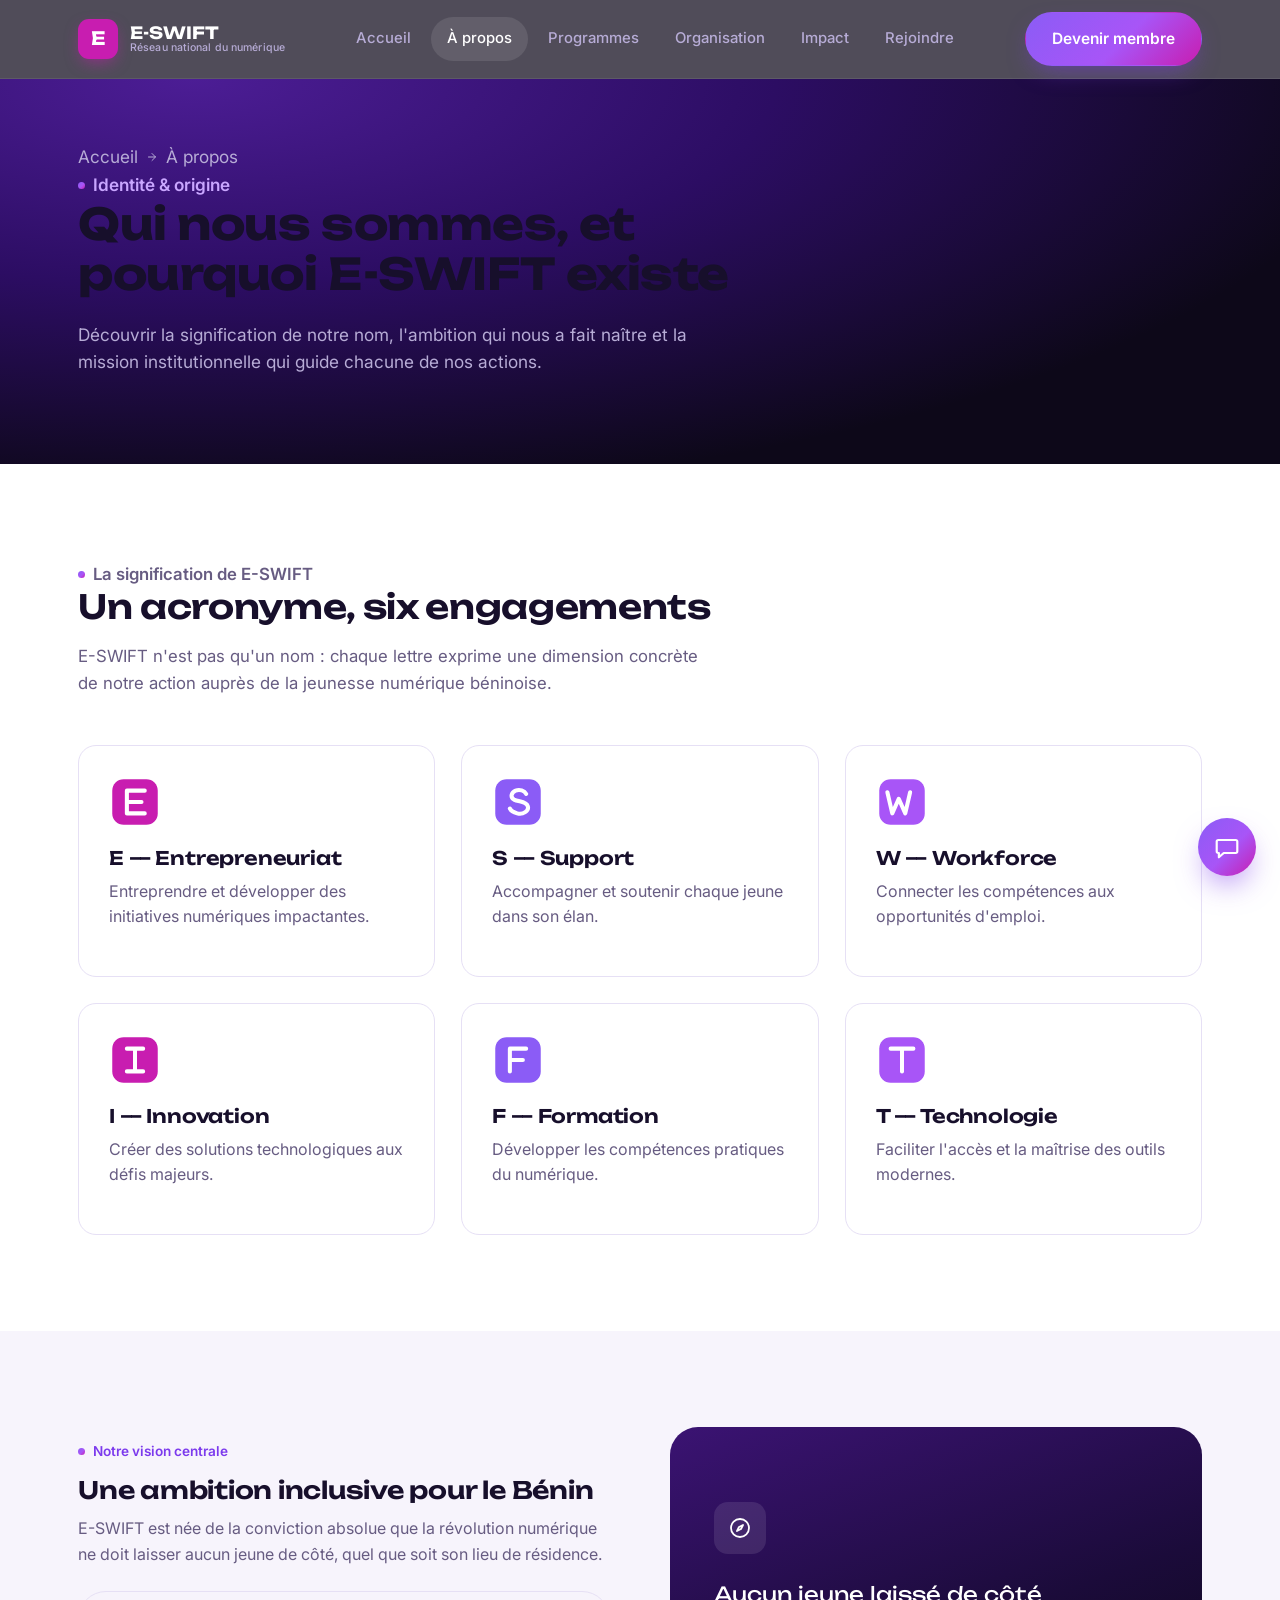
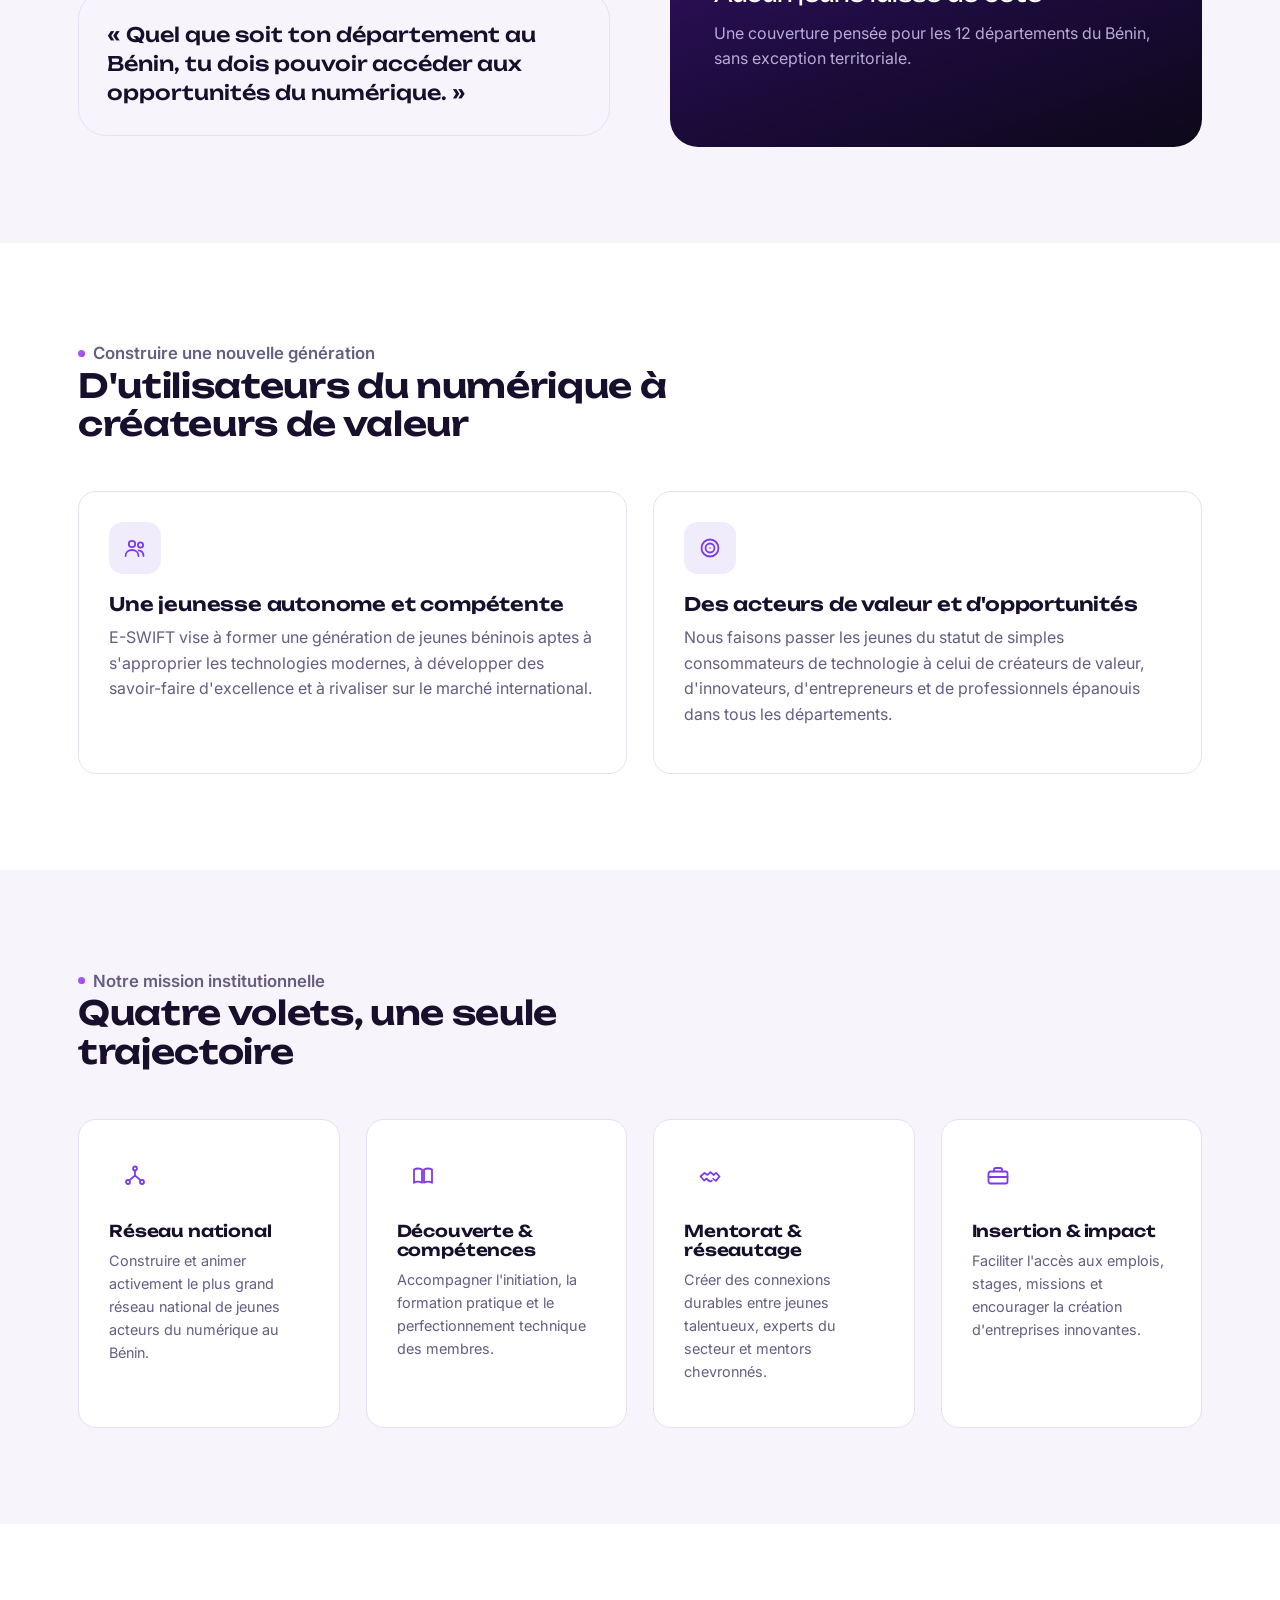
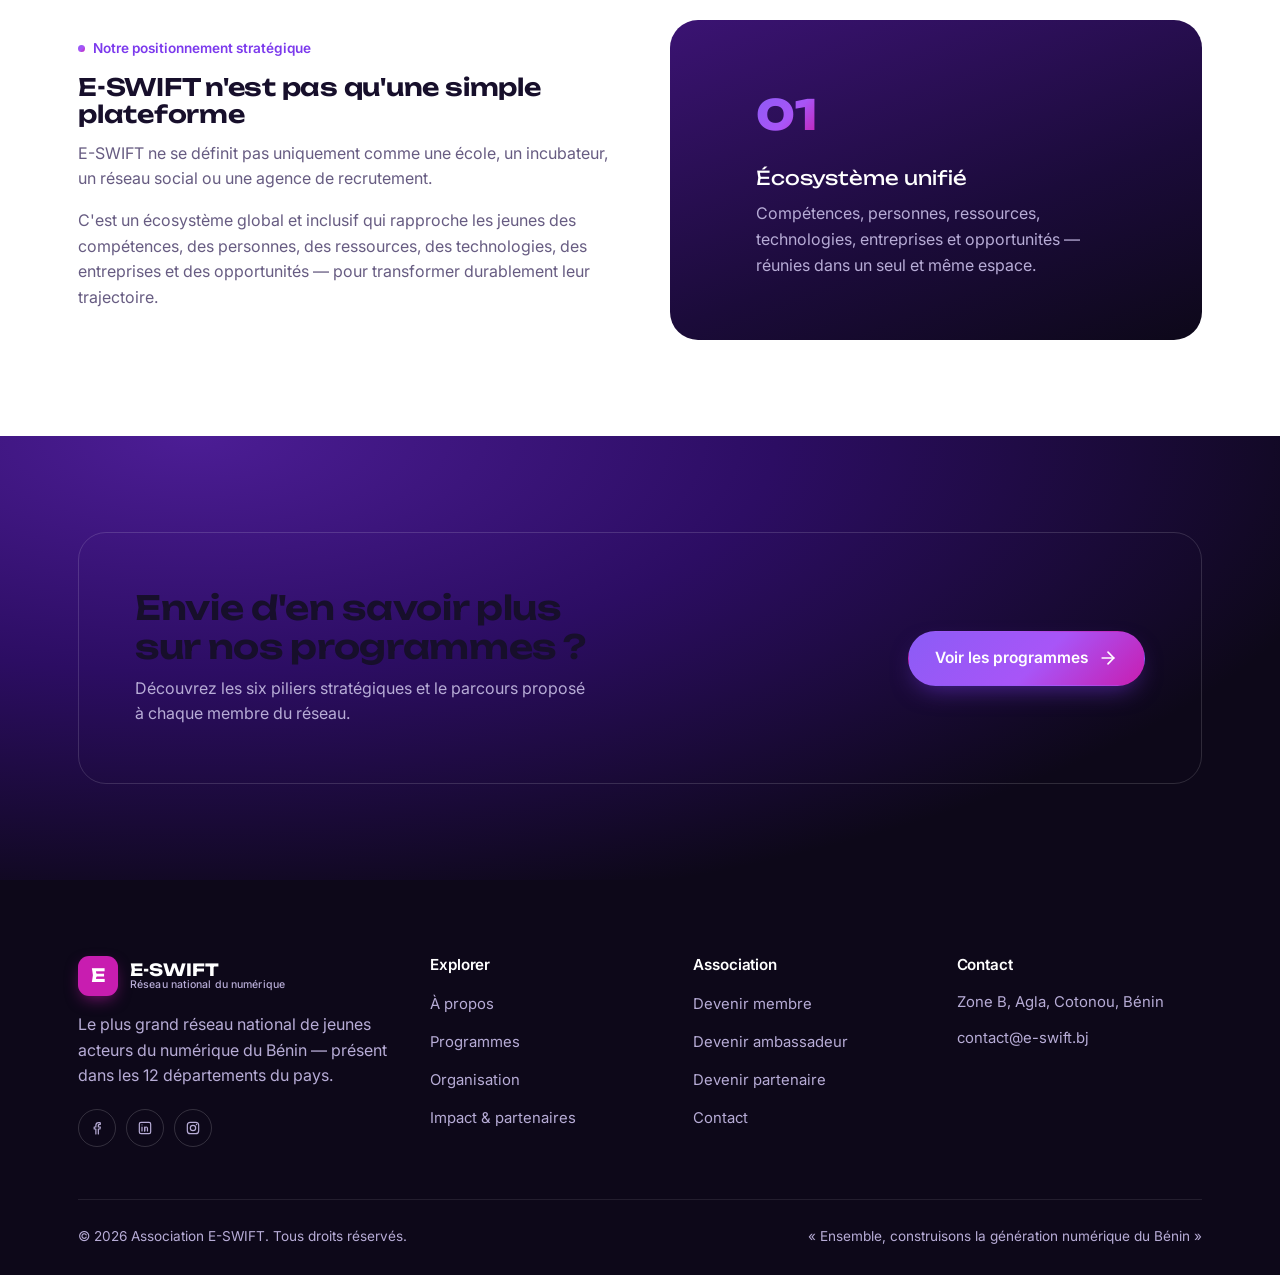
==== a-propos/index.html @ 9f59d53b "Corrections: footer, contraste, icones, URLs propres, hero, retour-haut, monogrammes E-S-W-I-F-T, wi" ====
<!DOCTYPE html>
<html lang="fr">
<head>
<meta charset="UTF-8">
<meta name="viewport" content="width=device-width, initial-scale=1.0">
<title>À propos — Identité, vision et mission d'E-SWIFT</title>
<meta name="description" content="Découvrez la signification du nom E-SWIFT, sa vision inclusive pour le Bénin et sa mission institutionnelle au service de la jeunesse numérique.">
<link rel="icon" href="data:image/svg+xml,<svg xmlns=%22http://www.w3.org/2000/svg%22 viewBox=%220 0 24 24%22><rect width=%2224%22 height=%2224%22 rx=%226%22 fill=%22%23C81DB0%22/><text x=%2212%22 y=%2217%22 font-size=%2214%22 font-family=%22Arial%22 font-weight=%22bold%22 fill=%22white%22 text-anchor=%22middle%22>E</text></svg>">
<link rel="stylesheet" href="/assets/css/styles.css">
<meta property="og:title" content="À propos — Identité, vision et mission d'E-SWIFT">
<meta property="og:description" content="Découvrez la signification du nom E-SWIFT, sa vision inclusive pour le Bénin et sa mission institutionnelle au service de la jeunesse numérique.">
<meta property="og:type" content="website">
</head>
<body>
<a href="#main" class="skip-link">Aller au contenu</a>
<header class="site-header">
  <div class="container">
    <a href="/" class="brand" aria-label="Association E-SWIFT — accueil">
      <span class="brand-mark">E</span>
      <span class="brand-word">E-SWIFT<span>Réseau national du numérique</span></span>
    </a>
    <nav class="nav-desktop" aria-label="Navigation principale">
      <a href="/">Accueil</a>
      <a href="/a-propos/" class="active">À propos</a>
      <a href="/programmes/">Programmes</a>
      <a href="/organisation/">Organisation</a>
      <a href="/impact/">Impact</a>
      <a href="/rejoindre/">Rejoindre</a>
    </nav>
    <div class="header-actions">
      <a href="/rejoindre/" class="btn btn-primary desktop-only">Devenir membre</a>
      <button class="nav-toggle" aria-label="Ouvrir le menu" aria-expanded="false">
        <svg viewBox="0 0 24 24" fill="none" stroke="currentColor" stroke-width="2" stroke-linecap="round"><line x1="4" y1="7" x2="20" y2="7"/><line x1="4" y1="12" x2="20" y2="12"/><line x1="4" y1="17" x2="20" y2="17"/></svg>
      </button>
    </div>
  </div>
  <nav class="nav-mobile" aria-label="Navigation mobile">
      <a href="/">Accueil</a>
      <a href="/a-propos/" class="active">À propos</a>
      <a href="/programmes/">Programmes</a>
      <a href="/organisation/">Organisation</a>
      <a href="/impact/">Impact</a>
      <a href="/rejoindre/">Rejoindre</a>
      <a href="/rejoindre/" class="btn btn-primary btn-block">Devenir membre</a>
  </nav>
</header>
<main id="main">

<section class="page-hero">
  <div class="container">
    <p class="page-hero-crumb"><a href="/">Accueil</a> <svg viewBox="0 0 24 24" fill="none" stroke="currentColor" stroke-width="2" stroke-linecap="round" stroke-linejoin="round"><line x1="5" y1="12" x2="19" y2="12"/><polyline points="12 5 19 12 12 19"/></svg> <span>À propos</span></p>
    <p class="eyebrow">Identité &amp; origine</p>
    <h1>Qui nous sommes, et pourquoi E-SWIFT existe</h1>
    <p>Découvrir la signification de notre nom, l'ambition qui nous a fait naître et la mission institutionnelle qui guide chacune de nos actions.</p>
  </div>
</section>

<section class="section-pad">
  <div class="container">
    <div class="section-head reveal">
      <p class="eyebrow">La signification de E-SWIFT</p>
      <h2>Un acronyme, six engagements</h2>
      <p>E-SWIFT n'est pas qu'un nom : chaque lettre exprime une dimension concrète de notre action auprès de la jeunesse numérique béninoise.</p>
    </div>
    <div class="grid grid-3">
      <div class="card reveal"><div class="icon-tile" style="background:transparent;padding:0;"><svg viewBox="0 0 64 64" fill="none" role="img" aria-label="Pictogramme lettre E"><rect x="4" y="4" width="56" height="56" rx="14" fill="#C81DB0"/><path d="M22 18h22M22 32h18M22 46h22M22 18v28" stroke="#fff" stroke-width="5" stroke-linecap="round"/></svg></div><h3>E — Entrepreneuriat</h3><p class="text-muted">Entreprendre et développer des initiatives numériques impactantes.</p></div>
      <div class="card reveal"><div class="icon-tile" style="background:transparent;padding:0;"><svg viewBox="0 0 64 64" fill="none" role="img" aria-label="Pictogramme lettre S"><rect x="4" y="4" width="56" height="56" rx="14" fill="#8B5CF6"/><path d="M42 22c-2-4-8-6-13-4s-7 8-2 11c6 3 15 2 17 8s-6 11-13 9-9-6-9-6" stroke="#fff" stroke-width="5" stroke-linecap="round" stroke-linejoin="round"/></svg></div><h3>S — Support</h3><p class="text-muted">Accompagner et soutenir chaque jeune dans son élan.</p></div>
      <div class="card reveal"><div class="icon-tile" style="background:transparent;padding:0;"><svg viewBox="0 0 64 64" fill="none" role="img" aria-label="Pictogramme lettre W"><rect x="4" y="4" width="56" height="56" rx="14" fill="#A855F7"/><path d="M14 20l6 26 8-18 8 18 6-26" stroke="#fff" stroke-width="5" stroke-linecap="round" stroke-linejoin="round"/></svg></div><h3>W — Workforce</h3><p class="text-muted">Connecter les compétences aux opportunités d'emploi.</p></div>
      <div class="card reveal"><div class="icon-tile" style="background:transparent;padding:0;"><svg viewBox="0 0 64 64" fill="none" role="img" aria-label="Pictogramme lettre I"><rect x="4" y="4" width="56" height="56" rx="14" fill="#C81DB0"/><path d="M22 18h20M22 46h20M32 18v28" stroke="#fff" stroke-width="5" stroke-linecap="round"/></svg></div><h3>I — Innovation</h3><p class="text-muted">Créer des solutions technologiques aux défis majeurs.</p></div>
      <div class="card reveal"><div class="icon-tile" style="background:transparent;padding:0;"><svg viewBox="0 0 64 64" fill="none" role="img" aria-label="Pictogramme lettre F"><rect x="4" y="4" width="56" height="56" rx="14" fill="#8B5CF6"/><path d="M22 46V18h20M22 32h16" stroke="#fff" stroke-width="5" stroke-linecap="round" stroke-linejoin="round"/></svg></div><h3>F — Formation</h3><p class="text-muted">Développer les compétences pratiques du numérique.</p></div>
      <div class="card reveal"><div class="icon-tile" style="background:transparent;padding:0;"><svg viewBox="0 0 64 64" fill="none" role="img" aria-label="Pictogramme lettre T"><rect x="4" y="4" width="56" height="56" rx="14" fill="#A855F7"/><path d="M18 18h28M32 18v28" stroke="#fff" stroke-width="5" stroke-linecap="round"/></svg></div><h3>T — Technologie</h3><p class="text-muted">Faciliter l'accès et la maîtrise des outils modernes.</p></div>
    </div>
  </div>
</section>

<section class="section-pad bg-tint">
  <div class="container">
    <div class="feature-row">
      <div class="reveal">
        <p class="eyebrow">Notre vision centrale</p>
        <h2>Une ambition inclusive pour le Bénin</h2>
        <p class="text-muted">E-SWIFT est née de la conviction absolue que la révolution numérique ne doit laisser aucun jeune de côté, quel que soit son lieu de résidence.</p>
        <div class="callout" style="padding:28px; margin-top:24px;">
          <blockquote>« Quel que soit ton département au Bénin, tu dois pouvoir accéder aux opportunités du numérique. »</blockquote>
        </div>
      </div>
      <div class="feature-visual reveal">
        <div style="text-align:left; color:#fff;">
          <div class="icon-tile" style="background:rgba(255,255,255,.1); color:#fff; margin-bottom:24px;"><svg viewBox="0 0 24 24" fill="none" stroke="currentColor" stroke-width="1.8" stroke-linecap="round" stroke-linejoin="round"><circle cx="12" cy="12" r="9"/><polygon points="15 9 13 13 9 15 11 11 15 9"/></svg></div>
          <p style="font-family:'Unbounded',sans-serif; font-size:1.3rem; margin-bottom:10px;">Aucun jeune laissé de côté</p>
          <p style="color:var(--text-on-dark-muted); margin:0;">Une couverture pensée pour les 12 départements du Bénin, sans exception territoriale.</p>
        </div>
      </div>
    </div>
  </div>
</section>

<section class="section-pad">
  <div class="container">
    <div class="section-head reveal">
      <p class="eyebrow">Construire une nouvelle génération</p>
      <h2>D'utilisateurs du numérique à créateurs de valeur</h2>
    </div>
    <div class="grid grid-2">
      <div class="card reveal">
        <div class="icon-tile" style="background:var(--paper-tint-2);color:var(--violet);"><svg viewBox="0 0 24 24" fill="none" stroke="currentColor" stroke-width="1.8" stroke-linecap="round" stroke-linejoin="round"><circle cx="9" cy="8" r="3.2"/><path d="M2.5 20c0-3.6 2.9-6 6.5-6s6.5 2.4 6.5 6"/><circle cx="17.5" cy="9" r="2.6"/><path d="M15.7 14.3c2.9.4 4.8 2.6 4.8 5.7"/></svg></div>
        <h3>Une jeunesse autonome et compétente</h3>
        <p class="text-muted">E-SWIFT vise à former une génération de jeunes béninois aptes à s'approprier les technologies modernes, à développer des savoir-faire d'excellence et à rivaliser sur le marché international.</p>
      </div>
      <div class="card reveal">
        <div class="icon-tile" style="background:var(--paper-tint-2);color:var(--violet);"><svg viewBox="0 0 24 24" fill="none" stroke="currentColor" stroke-width="1.8"><circle cx="12" cy="12" r="8.5"/><circle cx="12" cy="12" r="4.5"/><circle cx="12" cy="12" r=".8" fill="currentColor" stroke="none"/></svg></div>
        <h3>Des acteurs de valeur et d'opportunités</h3>
        <p class="text-muted">Nous faisons passer les jeunes du statut de simples consommateurs de technologie à celui de créateurs de valeur, d'innovateurs, d'entrepreneurs et de professionnels épanouis dans tous les départements.</p>
      </div>
    </div>
  </div>
</section>

<section class="section-pad bg-tint">
  <div class="container">
    <div class="section-head reveal">
      <p class="eyebrow">Notre mission institutionnelle</p>
      <h2>Quatre volets, une seule trajectoire</h2>
    </div>
    <div class="grid grid-4">
      <div class="card reveal"><div class="icon-tile" style="background:var(--paper);color:var(--violet);"><svg viewBox="0 0 24 24" fill="none" stroke="currentColor" stroke-width="1.8" stroke-linecap="round" stroke-linejoin="round"><circle cx="12" cy="4.5" r="2"/><circle cx="5" cy="18" r="2"/><circle cx="19" cy="18" r="2"/><path d="M12 6.5v5M12 11.5L6.3 16.4M12 11.5l5.7 4.9"/></svg></div><h3 style="font-size:1.02rem;">Réseau national</h3><p class="text-muted" style="font-size:.9rem;">Construire et animer activement le plus grand réseau national de jeunes acteurs du numérique au Bénin.</p></div>
      <div class="card reveal"><div class="icon-tile" style="background:var(--paper);color:var(--violet);"><svg viewBox="0 0 24 24" fill="none" stroke="currentColor" stroke-width="1.8" stroke-linecap="round" stroke-linejoin="round"><path d="M3 5.5c2.4-1.3 5.3-1.3 8 0v13.2c-2.7-1.3-5.6-1.3-8 0V5.5z"/><path d="M21 5.5c-2.4-1.3-5.3-1.3-8 0v13.2c2.7-1.3 5.6-1.3 8 0V5.5z"/></svg></div><h3 style="font-size:1.02rem;">Découverte &amp; compétences</h3><p class="text-muted" style="font-size:.9rem;">Accompagner l'initiation, la formation pratique et le perfectionnement technique des membres.</p></div>
      <div class="card reveal"><div class="icon-tile" style="background:var(--paper);color:var(--violet);"><svg viewBox="0 0 24 24" fill="none" stroke="currentColor" stroke-width="1.8" stroke-linecap="round" stroke-linejoin="round"><path d="M2.5 12.5l4-3.6 3 2 3-2.6 3.2 2.6M2.5 12.5l3.6 4 2.7-1.9M21.5 12.5l-3.4-3.6-2.6 2.2M21.5 12.5l-3.6 4.4-2.7-2"/><path d="M8.8 15l2.3 2c.7.6 1.8.6 2.4-.1l.3-.3"/></svg></div><h3 style="font-size:1.02rem;">Mentorat &amp; réseautage</h3><p class="text-muted" style="font-size:.9rem;">Créer des connexions durables entre jeunes talentueux, experts du secteur et mentors chevronnés.</p></div>
      <div class="card reveal"><div class="icon-tile" style="background:var(--paper);color:var(--violet);"><svg viewBox="0 0 24 24" fill="none" stroke="currentColor" stroke-width="1.8" stroke-linecap="round" stroke-linejoin="round"><rect x="2.5" y="7.5" width="19" height="12" rx="2"/><path d="M8 7.5V5.8A1.8 1.8 0 019.8 4h4.4A1.8 1.8 0 0116 5.8V7.5"/><line x1="2.5" y1="13" x2="21.5" y2="13"/></svg></div><h3 style="font-size:1.02rem;">Insertion &amp; impact</h3><p class="text-muted" style="font-size:.9rem;">Faciliter l'accès aux emplois, stages, missions et encourager la création d'entreprises innovantes.</p></div>
    </div>
  </div>
</section>

<section class="section-pad">
  <div class="container">
    <div class="feature-row reverse">
      <div class="feature-visual reveal">
        <div style="text-align:left; color:#fff;">
          <span style="font-family:'Unbounded',sans-serif; font-size:2.6rem; font-weight:800; background:var(--grad-brand); -webkit-background-clip:text; background-clip:text; color:transparent;">01</span>
          <p style="font-family:'Unbounded',sans-serif; font-size:1.2rem; margin:14px 0 8px;">Écosystème unifié</p>
          <p style="color:var(--text-on-dark-muted); margin:0; max-width:360px;">Compétences, personnes, ressources, technologies, entreprises et opportunités — réunies dans un seul et même espace.</p>
        </div>
      </div>
      <div class="reveal">
        <p class="eyebrow">Notre positionnement stratégique</p>
        <h2>E-SWIFT n'est pas qu'une simple plateforme</h2>
        <p class="text-muted">E-SWIFT ne se définit pas uniquement comme une école, un incubateur, un réseau social ou une agence de recrutement.</p>
        <p class="text-muted">C'est un écosystème global et inclusif qui rapproche les jeunes des compétences, des personnes, des ressources, des technologies, des entreprises et des opportunités — pour transformer durablement leur trajectoire.</p>
      </div>
    </div>
  </div>
</section>

<section class="section-pad bg-dark">
  <div class="container">
    <div class="cta-band reveal" style="background:transparent; border:1px solid rgba(255,255,255,.14); padding:56px;">
      <div>
        <h3>Envie d'en savoir plus sur nos programmes ?</h3>
        <p>Découvrez les six piliers stratégiques et le parcours proposé à chaque membre du réseau.</p>
      </div>
      <div class="cta-actions">
        <a href="/programmes/" class="btn btn-primary">Voir les programmes <svg viewBox="0 0 24 24" fill="none" stroke="currentColor" stroke-width="2" stroke-linecap="round" stroke-linejoin="round"><line x1="5" y1="12" x2="19" y2="12"/><polyline points="12 5 19 12 12 19"/></svg></a>
      </div>
    </div>
  </div>
</section>

</main>
<footer class="site-footer">
  <div class="container">
    <div class="footer-grid">
      <div class="footer-brand">
        <div class="brand">
          <span class="brand-mark">E</span>
          <span class="brand-word">E-SWIFT<span>Réseau national du numérique</span></span>
        </div>
        <p>Le plus grand réseau national de jeunes acteurs du numérique du Bénin — présent dans les 12 départements du pays.</p>
        <div class="footer-social">
          <a href="#" aria-label="Facebook"><svg viewBox="0 0 24 24" fill="none" stroke="currentColor" stroke-width="1.8" stroke-linecap="round" stroke-linejoin="round"><path d="M14 21v-7.5h2.5l.5-3H14V8.2c0-1 .3-1.7 1.8-1.7H17V4.1c-.3 0-1.3-.1-2.5-.1-2.5 0-4.2 1.5-4.2 4.3v2.2H7.8v3H10.3V21"/></svg></a>
          <a href="#" aria-label="LinkedIn"><svg viewBox="0 0 24 24" fill="none" stroke="currentColor" stroke-width="1.8" stroke-linecap="round" stroke-linejoin="round"><rect x="3.5" y="3.5" width="17" height="17" rx="2.5"/><line x1="7.5" y1="10.5" x2="7.5" y2="16.5"/><circle cx="7.5" cy="7.3" r=".2" fill="currentColor"/><path d="M11.5 16.5v-3.6c0-1.5.9-2.4 2.2-2.4s2 .9 2 2.4v3.6"/><line x1="11.5" y1="10.5" x2="11.5" y2="16.5"/></svg></a>
          <a href="#" aria-label="Instagram"><svg viewBox="0 0 24 24" fill="none" stroke="currentColor" stroke-width="1.8"><rect x="3.5" y="3.5" width="17" height="17" rx="4.5"/><circle cx="12" cy="12" r="4"/><circle cx="17.2" cy="6.8" r="1" fill="currentColor" stroke="none"/></svg></a>
        </div>
      </div>
      <div class="footer-col">
        <h4>Explorer</h4>
        <ul>
          <li><a href="/a-propos/">À propos</a></li>
          <li><a href="/programmes/">Programmes</a></li>
          <li><a href="/organisation/">Organisation</a></li>
          <li><a href="/impact/">Impact &amp; partenaires</a></li>
        </ul>
      </div>
      <div class="footer-col">
        <h4>Association</h4>
        <ul>
          <li><a href="/rejoindre/">Devenir membre</a></li>
          <li><a href="/rejoindre/#ambassadeur">Devenir ambassadeur</a></li>
          <li><a href="/rejoindre/#partenaires">Devenir partenaire</a></li>
          <li><a href="/rejoindre/#contact">Contact</a></li>
        </ul>
      </div>
      <div class="footer-col">
        <h4>Contact</h4>
        <ul>
          <li class="muted">Zone B, Agla, Cotonou, Bénin</li>
          <li class="muted">contact@e-swift.bj</li>
        </ul>
      </div>
    </div>
    <div class="footer-bottom">
      <span>© <span data-year></span> Association E-SWIFT. Tous droits réservés.</span>
      <span>« Ensemble, construisons la génération numérique du Bénin »</span>
    </div>
  </div>
</footer>
<button id="support-launcher" class="support-launcher" aria-label="Ouvrir l'assistant du site" aria-expanded="false">
  <svg viewBox="0 0 24 24" fill="none" stroke="currentColor" stroke-width="2" stroke-linecap="round" stroke-linejoin="round"><path d="M4 5.5h16a1.5 1.5 0 011.5 1.5v9a1.5 1.5 0 01-1.5 1.5H9l-4.5 4v-4H4A1.5 1.5 0 012.5 16V7A1.5 1.5 0 014 5.5z"/></svg>
</button>
<div id="support-panel" class="support-panel" role="dialog" aria-label="Assistant du site E-SWIFT">
  <div class="support-head">
    <span class="brand-mark">E</span>
    <div>
      <div class="support-head-title">Assistant E-SWIFT</div>
      <div class="support-head-sub">Propulsé par Claude · répond sur le site</div>
    </div>
    <button id="support-close" class="support-close" aria-label="Fermer l'assistant">
      <svg viewBox="0 0 24 24" fill="none" stroke="currentColor" stroke-width="2.4" stroke-linecap="round"><line x1="5" y1="5" x2="19" y2="19"/><line x1="19" y1="5" x2="5" y2="19"/></svg>
    </button>
  </div>
  <div id="support-body" class="support-body">
    <div class="support-msg bot">Bonjour ! Je suis l'assistant du site E-SWIFT. Posez-moi vos questions sur l'association, les programmes ou l'adhésion.</div>
  </div>
  <form id="support-form" class="support-foot">
    <input id="support-input" type="text" placeholder="Écrivez votre question…" autocomplete="off">
    <button type="submit" class="support-send" aria-label="Envoyer">
      <svg viewBox="0 0 24 24" fill="none" stroke="currentColor" stroke-width="2.2" stroke-linecap="round" stroke-linejoin="round"><line x1="4" y1="12" x2="20" y2="12"/><polyline points="14 6 20 12 14 18"/></svg>
    </button>
  </form>
</div>
<script src="/assets/js/main.js"></script>
</body>
</html>
---- assets/css/styles.css ----
/* ===================================================================
   ASSOCIATION E-SWIFT — Design system
   Palette dérivée de l'identité existante (dégradé violet/pourpre des
   supports officiels + magenta du logo). Typo : Unbounded (display)
   + Inter (texte courant).
=================================================================== */

@import url('https://fonts.googleapis.com/css2?family=Unbounded:wght@500;600;700;800&family=Inter:wght@400;500;600;700;800&display=swap');

:root{
  /* Brand */
  --ink:            #0D0819;
  --ink-soft:       #150E29;
  --ink-line:       #2A2145;
  --violet:         #7C3AED;
  --violet-2:       #8B5CF6;
  --purple:         #A855F7;
  --magenta:        #C81DB0;

  /* Surfaces */
  --paper:          #FFFFFF;
  --paper-tint:     #F7F4FC;
  --paper-tint-2:   #F1ECFB;
  --line:           #E6E0F5;

  /* Text */
  --text:           #170F2B;
  --text-muted:     #675C82;
  --text-on-dark:   #F3EFFC;
  --text-on-dark-muted: #B7ACD6;

  /* Gradients */
  --grad-brand: linear-gradient(135deg, var(--violet-2) 0%, var(--purple) 55%, var(--magenta) 100%);
  --grad-dark:  radial-gradient(120% 140% at 15% 0%, #4C1D95 0%, #2C0D63 38%, #0D0819 78%);
  --grad-dark-2: linear-gradient(160deg, #3B1373 0%, #1B0B3A 60%, #0D0819 100%);

  /* Shape / motion */
  --radius-s: 10px;
  --radius-m: 18px;
  --radius-l: 28px;
  --ease: cubic-bezier(.22,.61,.36,1);

  --container: 1180px;
}

*, *::before, *::after{ box-sizing: border-box; }
html{ scroll-behavior: smooth; }

@media (prefers-reduced-motion: reduce){
  html{ scroll-behavior: auto; }
  *, *::before, *::after{ animation-duration: 0.001ms !important; animation-iteration-count: 1 !important; transition-duration: 0.001ms !important; }
}

body{
  margin: 0;
  font-family: 'Inter', -apple-system, BlinkMacSystemFont, 'Segoe UI', sans-serif;
  color: var(--text);
  background: var(--paper);
  line-height: 1.6;
  -webkit-font-smoothing: antialiased;
}

h1,h2,h3,h4{
  font-family: 'Unbounded', 'Inter', sans-serif;
  line-height: 1.15;
  margin: 0 0 .5em;
  letter-spacing: -0.01em;
  color: var(--text);
}
h1{ font-weight: 700; }
h2{ font-weight: 600; }
h3{ font-weight: 600; }

p{ margin: 0 0 1em; }
a{ color: inherit; text-decoration: none; }
img{ max-width: 100%; display: block; }
svg{ max-width: 100%; }
ul{ margin:0; padding:0; list-style:none; }
button{ font-family: inherit; }

.container{
  width: 100%;
  max-width: var(--container);
  margin: 0 auto;
  padding: 0 28px;
}

::selection{ background: var(--purple); color: #fff; }

:focus-visible{
  outline: 2px solid var(--violet-2);
  outline-offset: 3px;
  border-radius: 4px;
}

/* ---------- Type scale ---------- */
.eyebrow{
  display: inline-flex;
  align-items: center;
  gap: 8px;
  font-family: 'Inter', sans-serif;
  font-weight: 600;
  font-size: .85rem;
  color: var(--violet);
  margin-bottom: 14px;
}
.eyebrow::before{
  content: "";
  width: 7px; height: 7px;
  border-radius: 50%;
  background: var(--grad-brand);
  flex: none;
}

.section-head{
  max-width: 640px;
  margin-bottom: 48px;
}
.section-head.center{ margin-left: auto; margin-right: auto; text-align: center; }
.section-head h2{ font-size: clamp(1.8rem, 2.6vw, 2.5rem); }
.section-head p{ color: var(--text-muted); font-size: 1.05rem; margin: 0; }

.section-head.on-dark h2{ color: var(--text-on-dark); }
.section-head.on-dark p{ color: var(--text-on-dark-muted); }
.section-head.on-dark .eyebrow{ color: #C9A6FF; }

section{ position: relative; }
.section-pad{ padding: 96px 0; }
@media (max-width: 720px){ .section-pad{ padding: 64px 0; } }

.bg-tint{ background: var(--paper-tint); }
.bg-dark{ background: var(--grad-dark); color: var(--text-on-dark); }
.bg-dark2{ background: var(--grad-dark-2); color: var(--text-on-dark); }

/* ---------- Buttons ---------- */
.btn{
  display: inline-flex;
  align-items: center;
  justify-content: center;
  gap: 10px;
  padding: 14px 26px;
  border-radius: 999px;
  font-weight: 600;
  font-size: .97rem;
  border: 1px solid transparent;
  cursor: pointer;
  transition: transform .25s var(--ease), box-shadow .25s var(--ease), background .25s var(--ease), color .25s var(--ease), border-color .25s var(--ease);
  white-space: nowrap;
}
.btn-primary{
  background: var(--grad-brand);
  color: #fff;
  box-shadow: 0 10px 24px -8px rgba(124,58,237,.55);
}
.btn-primary:hover{ transform: translateY(-2px); box-shadow: 0 14px 30px -8px rgba(124,58,237,.65); }

.btn-ghost{
  background: transparent;
  color: var(--text);
  border-color: var(--line);
}
.btn-ghost:hover{ border-color: var(--violet-2); color: var(--violet); }

.btn-on-dark{
  background: rgba(255,255,255,.08);
  color: var(--text-on-dark);
  border-color: rgba(255,255,255,.22);
  backdrop-filter: blur(6px);
}
.btn-on-dark:hover{ background: rgba(255,255,255,.16); border-color: rgba(255,255,255,.4); }

.btn-block{ width: 100%; }
.btn svg{ width: 16px; height: 16px; flex: none; }

/* Filet de sécurité global : toute icône SVG non explicitement dimensionnée
   ailleurs reste petite plutôt que de s'étirer à pleine largeur. */
svg:not([width]){ width: 20px; height: 20px; }

/* =========================================================
   HEADER
========================================================= */
.site-header{
  position: sticky;
  top: 0;
  z-index: 100;
  background: rgba(13,8,25,.72);
  backdrop-filter: blur(14px) saturate(140%);
  border-bottom: 1px solid rgba(255,255,255,.08);
}
.site-header .container{
  display: flex;
  align-items: center;
  justify-content: space-between;
  height: 78px;
}

.brand{
  display: flex;
  align-items: center;
  gap: 12px;
}
.brand-mark{
  width: 40px; height: 40px;
  border-radius: 11px;
  background: var(--magenta);
  color: #fff;
  display: grid;
  place-items: center;
  font-family: 'Unbounded', sans-serif;
  font-weight: 700;
  font-size: 1.15rem;
  flex: none;
  box-shadow: 0 6px 16px -4px rgba(200,29,176,.6);
}
.brand-word{
  font-family: 'Unbounded', sans-serif;
  font-weight: 700;
  font-size: 1.05rem;
  color: #fff;
  line-height: 1.1;
}
.brand-word span{
  display: block;
  font-family: 'Inter', sans-serif;
  font-weight: 500;
  font-size: .66rem;
  color: var(--text-on-dark-muted);
  letter-spacing: .01em;
}

.nav-desktop{
  display: flex;
  align-items: center;
  gap: 4px;
}
.nav-desktop a{
  padding: 10px 16px;
  border-radius: 999px;
  font-size: .93rem;
  font-weight: 500;
  color: var(--text-on-dark-muted);
  transition: background .2s var(--ease), color .2s var(--ease);
}
.nav-desktop a:hover{ color: #fff; background: rgba(255,255,255,.08); }
.nav-desktop a.active{ color: #fff; background: rgba(255,255,255,.1); }

.header-actions{ display: flex; align-items: center; gap: 10px; }

.nav-toggle{
  display: none;
  width: 44px; height: 44px;
  border-radius: 10px;
  border: 1px solid rgba(255,255,255,.2);
  background: rgba(255,255,255,.06);
  color: #fff;
  align-items: center;
  justify-content: center;
  cursor: pointer;
}
.nav-toggle svg{ width: 20px; height: 20px; }

.nav-mobile{
  display: none;
  flex-direction: column;
  gap: 2px;
  padding: 10px 28px 22px;
  background: var(--ink);
  border-bottom: 1px solid rgba(255,255,255,.08);
}
.nav-mobile a{
  padding: 13px 6px;
  font-size: 1rem;
  color: var(--text-on-dark-muted);
  border-bottom: 1px solid rgba(255,255,255,.06);
}
.nav-mobile a.active, .nav-mobile a:hover{ color: #fff; }
.nav-mobile .btn{ margin-top: 14px; }

body.nav-open .nav-mobile{ display: flex; }

@media (max-width: 940px){
  .nav-desktop{ display: none; }
  .header-actions .btn-primary.desktop-only{ display: none; }
  .nav-toggle{ display: inline-flex; }
}

/* =========================================================
   FOOTER
========================================================= */
.site-footer{
  background: var(--ink);
  color: var(--text-on-dark-muted);
  padding: 76px 0 28px;
}
.footer-grid{
  display: grid;
  grid-template-columns: 1.4fr 1fr 1fr 1.1fr;
  gap: 40px;
  padding-bottom: 52px;
  border-bottom: 1px solid rgba(255,255,255,.09);
}
.footer-brand p{ color: var(--text-on-dark-muted); max-width: 320px; margin-top: 16px; }
.footer-social{ display: flex; gap: 10px; margin-top: 20px; }
.footer-social a{
  width: 38px; height: 38px;
  border-radius: 50%;
  border: 1px solid rgba(255,255,255,.16);
  display: grid; place-items: center;
  transition: background .2s var(--ease), border-color .2s var(--ease);
}
.footer-social a:hover{ background: rgba(255,255,255,.1); border-color: rgba(255,255,255,.3); }
.footer-social svg{ width: 16px; height: 16px; }

.footer-col h4{
  color: #fff;
  font-family: 'Inter', sans-serif;
  font-weight: 600;
  font-size: .95rem;
  margin-bottom: 18px;
}
.footer-col ul{ display: flex; flex-direction: column; gap: 12px; }
.footer-col a{ font-size: .93rem; transition: color .2s; }
.footer-col a:hover{ color: #fff; }
.footer-col li.muted{ font-size: .93rem; }

.footer-bottom{
  display: flex;
  justify-content: space-between;
  align-items: center;
  flex-wrap: wrap;
  gap: 12px;
  padding-top: 26px;
  font-size: .85rem;
}

@media (max-width: 860px){
  .footer-grid{ grid-template-columns: 1fr 1fr; }
}
@media (max-width: 560px){
  .footer-grid{ grid-template-columns: 1fr; gap: 32px; }
}

/* =========================================================
   HERO
========================================================= */
.hero{
  background: var(--grad-dark);
  color: var(--text-on-dark);
  padding: 76px 0 0;
  overflow: hidden;
  position: relative;
}
.hero::after{
  content:"";
  position:absolute; inset:auto 0 0 0; height: 140px;
  background: linear-gradient(180deg, transparent, var(--ink) 90%);
  pointer-events:none;
}
.hero-inner{
  display: grid;
  grid-template-columns: 1.05fr .95fr;
  gap: 56px;
  align-items: center;
  padding-bottom: 76px;
  position: relative;
  z-index: 1;
}
.hero-kicker{
  display: inline-flex;
  align-items: center;
  gap: 9px;
  padding: 8px 16px 8px 8px;
  border-radius: 999px;
  background: rgba(255,255,255,.08);
  border: 1px solid rgba(255,255,255,.16);
  font-size: .85rem;
  font-weight: 500;
  margin-bottom: 26px;
}
.hero-kicker b{
  background: var(--grad-brand);
  color: #fff;
  border-radius: 999px;
  padding: 3px 11px;
  font-family:'Unbounded',sans-serif;
  font-size: .72rem;
}
.hero h1{
  font-size: clamp(2rem, 3.2vw, 3rem);
  margin-bottom: 22px;
  color: #fff;
}
.hero h1 em{
  font-style: normal;
  background: linear-gradient(135deg, #C9A6FF 0%, #E896E0 100%);
  -webkit-background-clip: text;
  background-clip: text;
  color: transparent;
}
.hero-lede{
  font-size: 1.15rem;
  color: var(--text-on-dark-muted);
  max-width: 520px;
  margin-bottom: 34px;
}
.hero-cta{ display: flex; gap: 14px; flex-wrap: wrap; margin-bottom: 40px; }
@media (max-width: 620px){
  .hero-cta, .cta-actions{ flex-direction: column; align-items: stretch; }
  .hero-cta .btn, .cta-actions .btn{ width: 100%; }
}
.hero-quote{
  font-size: 1rem;
  padding-left: 18px;
  border-left: 2px solid var(--purple);
  color: var(--text-on-dark-muted);
  max-width: 480px;
}
.hero-quote strong{ color: #fff; font-weight: 500; }

.hero-panel{
  position: relative;
  background: rgba(255,255,255,.05);
  border: 1px solid rgba(255,255,255,.14);
  border-radius: var(--radius-l);
  padding: 30px;
  backdrop-filter: blur(10px);
}
.hero-panel-title{
  font-size: .82rem;
  color: var(--text-on-dark-muted);
  margin-bottom: 22px;
}
.hero-stats{
  display: grid;
  grid-template-columns: 1fr 1fr;
  gap: 18px;
}
.hero-stat{
  background: rgba(255,255,255,.04);
  border: 1px solid rgba(255,255,255,.09);
  border-radius: var(--radius-m);
  padding: 20px 18px;
}
.hero-stat b{
  display: block;
  font-family:'Unbounded',sans-serif;
  font-size: 1.7rem;
  background: var(--grad-brand);
  -webkit-background-clip: text; background-clip: text; color: transparent;
}
.hero-stat span{ font-size: .82rem; color: var(--text-on-dark-muted); }
.hero-panel-foot{
  margin-top: 20px;
  padding-top: 18px;
  border-top: 1px solid rgba(255,255,255,.1);
  font-size: .85rem;
  color: var(--text-on-dark-muted);
  display:flex; align-items:center; gap:10px;
}
.hero-panel-foot svg{ width: 18px; height: 18px; flex: none; color: #C9A6FF; }

@media (max-width: 940px){
  .hero-inner{ grid-template-columns: 1fr; }
}

/* Page hero (inner pages) — shorter */
.page-hero{
  background: var(--grad-dark);
  color: var(--text-on-dark);
  padding: 64px 0 88px;
}
.page-hero .eyebrow{ color: #C9A6FF; }
.page-hero h1{ font-size: clamp(2.1rem, 3.4vw, 3rem); max-width: 780px; }
.page-hero p{ color: var(--text-on-dark-muted); font-size: 1.08rem; max-width: 620px; margin:0; }
.page-hero-crumb{ font-size: .85rem; color: var(--text-on-dark-muted); margin-bottom: 18px; display:flex; gap:8px; align-items:center; }
.page-hero-crumb a:hover{ color:#fff; }
.page-hero-crumb svg{ width: 12px; height: 12px; flex: none; }

/* =========================================================
   CARDS / GRIDS
========================================================= */
.grid{ display: grid; gap: 26px; }
.grid-2{ grid-template-columns: 1fr 1fr; }
.grid-3{ grid-template-columns: repeat(3, 1fr); }
.grid-4{ grid-template-columns: repeat(4, 1fr); }
@media (max-width: 940px){ .grid-3{ grid-template-columns: 1fr 1fr; } .grid-4{ grid-template-columns: 1fr 1fr; } }
@media (max-width: 620px){ .grid-2, .grid-3, .grid-4{ grid-template-columns: 1fr; } }

.card{
  background: var(--paper);
  border: 1px solid var(--line);
  border-radius: var(--radius-m);
  padding: 30px;
  transition: transform .25s var(--ease), box-shadow .25s var(--ease), border-color .25s var(--ease);
}
.card:hover{ transform: translateY(-4px); box-shadow: 0 20px 40px -20px rgba(76,29,149,.28); border-color: #d9cdf5; }

/* Sécurité de contraste : toute carte posée sur un fond sombre doit forcer un texte clair */
.bg-dark .card, .bg-dark2 .card, .hero .card, .page-hero .card{
  color: var(--text-on-dark);
}
.bg-dark .card h3, .bg-dark2 .card h3, .hero .card h3, .page-hero .card h3,
.bg-dark .card h4, .bg-dark2 .card h4, .hero .card h4, .page-hero .card h4{
  color: #fff;
}
.bg-dark .card p, .bg-dark2 .card p, .hero .card p, .page-hero .card p,
.bg-dark .card .text-muted, .bg-dark2 .card .text-muted{
  color: var(--text-on-dark-muted);
}

.icon-tile{
  width: 52px; height: 52px;
  border-radius: 14px;
  display: grid; place-items: center;
  margin-bottom: 20px;
  flex: none;
  overflow: hidden;
}
.icon-tile svg{ width: 24px; height: 24px; }
.icon-tile svg[aria-label^="Pictogramme lettre"]{ width: 52px; height: 52px; }

/* Pillar letter blocks (E S W I F T) */
.pillars-grid{
  display: grid;
  grid-template-columns: repeat(3, 1fr);
  gap: 22px;
}
@media (max-width: 860px){ .pillars-grid{ grid-template-columns: 1fr 1fr; } }
@media (max-width: 560px){ .pillars-grid{ grid-template-columns: 1fr; } }

.pillar-card{
  background: var(--paper);
  border: 1px solid var(--line);
  border-radius: var(--radius-m);
  padding: 32px 28px;
  position: relative;
  overflow: hidden;
  transition: transform .25s var(--ease), box-shadow .25s var(--ease);
}
.pillar-card:hover{ transform: translateY(-4px); box-shadow: 0 24px 44px -22px rgba(76,29,149,.3); }
.pillar-letter{
  font-family:'Unbounded',sans-serif;
  font-weight: 800;
  font-size: 3.4rem;
  line-height: 1;
  color: transparent;
  -webkit-text-stroke: 1.6px var(--violet-2);
  opacity: .9;
  position: absolute;
  top: 18px; right: 22px;
  user-select: none;
}
.pillar-card h3{ font-size: 1.15rem; max-width: 75%; margin-bottom: 10px; }
.pillar-card p{ color: var(--text-muted); font-size: .95rem; margin: 0; max-width: 88%; }
.pillar-tag{
  display:inline-block;
  font-size: .74rem;
  font-weight: 700;
  color: var(--violet);
  background: var(--paper-tint-2);
  padding: 4px 10px;
  border-radius: 999px;
  margin-bottom: 14px;
}

/* Numbered steps (journey / roadmap) */
.steps{
  display: grid;
  grid-template-columns: repeat(4, 1fr);
  gap: 22px;
}
@media (max-width: 940px){ .steps{ grid-template-columns: 1fr 1fr; } }
@media (max-width: 560px){ .steps{ grid-template-columns: 1fr; } }
.step{
  position: relative;
  padding: 26px 22px 22px;
  border-radius: var(--radius-m);
  background: var(--paper-tint);
  border: 1px solid var(--line);
}
.step-num{
  font-family:'Unbounded',sans-serif;
  font-weight: 700;
  font-size: .82rem;
  color: #fff;
  background: var(--grad-brand);
  width: 34px; height: 34px;
  border-radius: 10px;
  display: grid; place-items: center;
  margin-bottom: 16px;
}
.step h4{ font-size: 1rem; margin-bottom: 6px; font-family:'Inter',sans-serif; font-weight:700;}
.step p{ font-size: .9rem; color: var(--text-muted); margin: 0; }

.steps.on-dark .step{ background: rgba(255,255,255,.05); border-color: rgba(255,255,255,.12); }
.steps.on-dark .step p{ color: var(--text-on-dark-muted); }
.steps.on-dark .step h4{ color: #fff; }
.bg-dark .step, .bg-dark2 .step{ background: rgba(255,255,255,.05); border-color: rgba(255,255,255,.14); }
.bg-dark .step h4, .bg-dark2 .step h4{ color: #fff; }
.bg-dark .step p, .bg-dark2 .step p{ color: var(--text-on-dark-muted); }

/* Stat strip */
.stat-strip{
  display: grid;
  grid-template-columns: repeat(4,1fr);
  gap: 1px;
  background: var(--ink-line);
  border-radius: var(--radius-l);
  overflow: hidden;
}
.stat-strip .stat{
  background: var(--ink-soft);
  padding: 38px 26px;
  text-align: left;
}
.stat b{
  display:block;
  font-family:'Unbounded',sans-serif;
  font-size: clamp(1.8rem,3vw,2.4rem);
  background: var(--grad-brand);
  -webkit-background-clip: text; background-clip:text; color: transparent;
  margin-bottom: 6px;
}
.stat span{ font-size: .88rem; color: var(--text-on-dark-muted); }
@media (max-width: 860px){ .stat-strip{ grid-template-columns: 1fr 1fr; } }
@media (max-width: 560px){ .stat-strip{ grid-template-columns: 1fr; } }

/* Org levels (architecture) */
.org-levels{ display:flex; flex-direction:column; gap:16px; }
.org-level{
  display:grid;
  grid-template-columns: 64px 1fr 1.3fr;
  gap: 24px;
  align-items:center;
  padding: 24px;
  border-radius: var(--radius-m);
  border: 1px solid var(--line);
  background: var(--paper);
}
.org-level .lv-num{
  font-family:'Unbounded',sans-serif;
  font-weight:700;
  font-size:1.3rem;
  color:#fff;
  width:56px;height:56px;border-radius:16px;
  display:grid;place-items:center;
  background: var(--grad-brand);
}
.org-level h4{ font-size:1.05rem; margin-bottom:4px; }
.org-level p{ margin:0; color:var(--text-muted); font-size:.92rem; }
.bg-dark .org-level, .bg-dark2 .org-level{ background: rgba(255,255,255,.05); border-color: rgba(255,255,255,.14); }
.bg-dark .org-level h4, .bg-dark2 .org-level h4{ color:#fff; }
.bg-dark .org-level p, .bg-dark2 .org-level p{ color: var(--text-on-dark-muted); }
.org-connector{ width:2px; height:16px; background:var(--line); margin-left:52px; }
@media (max-width: 760px){
  .org-level{ grid-template-columns: 1fr; text-align:left; }
  .org-connector{ display:none; }
}

/* Table */
.table-wrap{
  border: 1px solid var(--line);
  border-radius: var(--radius-m);
  overflow: hidden;
  overflow-x: auto;
}
table{ width: 100%; border-collapse: collapse; min-width: 620px; }
thead th{
  text-align: left;
  font-family:'Inter',sans-serif;
  font-weight: 600;
  font-size: .84rem;
  color: #fff;
  background: var(--ink);
  padding: 16px 22px;
}
tbody td{
  padding: 18px 22px;
  border-top: 1px solid var(--line);
  font-size: .93rem;
  color: var(--text-muted);
  vertical-align: top;
}
tbody td:first-child{ color: var(--text); font-weight: 600; }
tbody tr:nth-child(even){ background: var(--paper-tint); }

/* Two-col feature */
.feature-row{
  display:grid;
  grid-template-columns: 1fr 1fr;
  gap: 60px;
  align-items:center;
}
.feature-row.reverse .feature-visual{ order: 2; }
@media (max-width: 860px){
  .feature-row, .feature-row.reverse .feature-visual{ grid-template-columns: 1fr; order: 0; }
  .feature-row{ display:block; }
  .feature-row > *{ margin-bottom: 30px; }
}
.feature-visual{
  border-radius: var(--radius-l);
  background: var(--grad-dark-2);
  padding: 44px;
  min-height: 320px;
  display:flex; align-items:center; justify-content:center;
  position: relative;
  overflow:hidden;
}
.feature-list{ margin-top: 22px; display:flex; flex-direction:column; gap:16px; }
.feature-list li{
  display:flex; gap:14px; align-items:flex-start;
  font-size: .96rem; color: var(--text-muted);
}
.feature-list svg{ flex:none; width:20px;height:20px; margin-top:2px; color: var(--violet); }

/* Quote / callout */
.callout{
  border-radius: var(--radius-l);
  background: var(--paper-tint);
  border: 1px solid var(--line);
  padding: 44px;
  display:flex;
  gap: 28px;
  align-items:center;
}
.callout blockquote{
  margin:0; font-family:'Unbounded',sans-serif; font-weight:500;
  font-size: 1.25rem; line-height:1.45; color: var(--text);
}
.bg-dark .callout, .bg-dark2 .callout{ background: rgba(255,255,255,.06); border-color: rgba(255,255,255,.16); }
.bg-dark .callout blockquote, .bg-dark2 .callout blockquote{ color: #fff; }
@media (max-width:720px){ .callout{ flex-direction:column; align-items:flex-start; } }

/* CTA band */
.cta-band{
  border-radius: var(--radius-l);
  background: var(--grad-dark);
  color: #fff;
  padding: 64px;
  display:flex;
  align-items:center;
  justify-content:space-between;
  gap: 40px;
  flex-wrap: wrap;
  position:relative;
  overflow:hidden;
}
.cta-band h3{ font-size: clamp(1.5rem,2.6vw,2.1rem); max-width: 480px; margin-bottom:10px; }
.cta-band p{ color: var(--text-on-dark-muted); margin:0; max-width: 460px; }
.cta-actions{ display:flex; gap:14px; flex-wrap:wrap; }

/* Accordion (join levers, FAQ-style) */
.accordion-item{
  border-bottom: 1px solid var(--line);
}
.accordion-item button{
  width:100%;
  display:flex; align-items:center; justify-content:space-between;
  gap: 20px;
  background:none; border:none; cursor:pointer;
  padding: 24px 2px;
  text-align:left;
  font-family:'Inter',sans-serif;
  font-weight:600;
  font-size: 1.02rem;
  color: var(--text);
}
.accordion-item svg{ flex:none; width:20px; height:20px; transition: transform .3s var(--ease); color: var(--violet); }
.accordion-item.open svg{ transform: rotate(45deg); }
.accordion-panel{
  max-height:0;
  overflow:hidden;
  transition: max-height .35s var(--ease);
}
.accordion-panel p{ padding: 0 2px 24px; color: var(--text-muted); max-width: 640px; }

/* Contact */
.contact-grid{ display:grid; grid-template-columns: .9fr 1.1fr; gap: 50px; }
@media (max-width: 860px){ .contact-grid{ grid-template-columns:1fr; } }
.contact-item{ display:flex; gap:16px; padding: 20px 0; border-top:1px solid var(--line); }
.contact-item:first-child{ border-top:none; }
.contact-item .icon-tile{ margin-bottom:0; }
.contact-item h4{ font-size:.98rem; margin-bottom:4px; }
.contact-item p{ margin:0; color:var(--text-muted); font-size:.93rem; }

.form-field{ margin-bottom: 18px; }
.form-field label{ display:block; font-size:.87rem; font-weight:600; margin-bottom:8px; }
.form-field input, .form-field select, .form-field textarea{
  width:100%;
  padding: 13px 16px;
  border-radius: 12px;
  border: 1px solid var(--line);
  background: var(--paper-tint);
  font-family:'Inter',sans-serif;
  font-size: .95rem;
  color: var(--text);
  resize: vertical;
}
.form-field input:focus, .form-field select:focus, .form-field textarea:focus{
  outline: none; border-color: var(--violet-2); background:#fff;
  box-shadow: 0 0 0 4px rgba(139,92,246,.14);
}
.form-row{ display:grid; grid-template-columns:1fr 1fr; gap:16px; }
@media (max-width:560px){ .form-row{ grid-template-columns:1fr; } }

/* Reveal-on-scroll (single subtle pass) */
.reveal{ opacity: 0; transform: translateY(16px); transition: opacity .6s var(--ease), transform .6s var(--ease); }
.reveal.is-visible{ opacity: 1; transform: none; }

/* misc */
.divider{ height:1px; background:var(--line); border:none; margin: 0; }
.text-muted{ color: var(--text-muted); }
.mt-0{ margin-top:0; }
.center{ text-align:center; }
.tag-pill{
  display:inline-flex; align-items:center; gap:8px;
  font-size:.82rem; font-weight:600; color: var(--violet);
  background: var(--paper-tint-2);
  padding:7px 14px; border-radius:999px;
}
.max-w{ max-width: 720px; }
.mx-auto{ margin-left:auto; margin-right:auto; }

.skip-link{
  position:absolute; left:-999px; top:auto;
  background:#fff; color:#000; padding:12px 18px; border-radius:8px; z-index:999;
}
.skip-link:focus{ left: 20px; top: 20px; }

/* Bouton retour en haut */
.back-to-top{
  position: fixed;
  right: 24px;
  bottom: 24px;
  width: 48px; height: 48px;
  border-radius: 50%;
  background: var(--grad-brand);
  color: #fff;
  border: none;
  display: grid;
  place-items: center;
  cursor: pointer;
  box-shadow: 0 12px 26px -8px rgba(124,58,237,.6);
  opacity: 0;
  transform: translateY(12px);
  pointer-events: none;
  transition: opacity .3s var(--ease), transform .3s var(--ease);
  z-index: 90;
}
.back-to-top svg{ width: 20px; height: 20px; }
/* =========================================================
   WIDGET DE SUPPORT (assistant du site)
========================================================= */
.support-launcher{
  position: fixed;
  right: 24px;
  bottom: 24px;
  width: 58px; height: 58px;
  border-radius: 50%;
  background: var(--grad-brand);
  color: #fff;
  border: none;
  display: grid;
  place-items: center;
  cursor: pointer;
  box-shadow: 0 14px 30px -8px rgba(124,58,237,.6);
  z-index: 95;
  transition: transform .25s var(--ease);
}
.support-launcher:hover{ transform: scale(1.06); }
.support-launcher svg{ width: 26px; height: 26px; }
.back-to-top ~ .support-launcher{ bottom: 90px; }

.support-panel{
  position: fixed;
  right: 24px;
  bottom: 92px;
  width: 360px;
  max-width: calc(100vw - 32px);
  height: 500px;
  max-height: calc(100vh - 140px);
  background: var(--paper);
  border-radius: var(--radius-l);
  box-shadow: 0 30px 70px -20px rgba(13,8,25,.45);
  border: 1px solid var(--line);
  display: none;
  flex-direction: column;
  overflow: hidden;
  z-index: 96;
}
.support-panel.open{ display: flex; }
.support-head{
  background: var(--grad-dark);
  color: #fff;
  padding: 18px 20px;
  display: flex;
  align-items: center;
  gap: 12px;
}
.support-head .brand-mark{ width: 34px; height: 34px; font-size: .95rem; }
.support-head-title{ font-family:'Unbounded',sans-serif; font-weight:600; font-size: .92rem; }
.support-head-sub{ font-size: .76rem; color: var(--text-on-dark-muted); }
.support-close{
  margin-left: auto;
  background: rgba(255,255,255,.1);
  border: none;
  color: #fff;
  width: 30px; height: 30px;
  border-radius: 50%;
  display: grid; place-items: center;
  cursor: pointer;
}
.support-close svg{ width: 14px; height: 14px; }
.support-body{
  flex: 1;
  overflow-y: auto;
  padding: 18px;
  display: flex;
  flex-direction: column;
  gap: 12px;
  background: var(--paper-tint);
}
.support-msg{
  max-width: 85%;
  padding: 11px 14px;
  border-radius: 14px;
  font-size: .89rem;
  line-height: 1.5;
}
.support-msg.bot{
  background: #fff;
  border: 1px solid var(--line);
  align-self: flex-start;
  border-bottom-left-radius: 4px;
}
.support-msg.user{
  background: var(--grad-brand);
  color: #fff;
  align-self: flex-end;
  border-bottom-right-radius: 4px;
}
.support-msg.typing{ color: var(--text-muted); font-style: italic; }
.support-foot{
  padding: 14px;
  border-top: 1px solid var(--line);
  display: flex;
  gap: 10px;
  background: #fff;
}
.support-foot input{
  flex: 1;
  border: 1px solid var(--line);
  border-radius: 999px;
  padding: 10px 16px;
  font-family: 'Inter', sans-serif;
  font-size: .89rem;
  background: var(--paper-tint);
}
.support-foot input:focus{ outline: none; border-color: var(--violet-2); background:#fff; }
.support-send{
  width: 40px; height: 40px;
  border-radius: 50%;
  border: none;
  background: var(--grad-brand);
  color: #fff;
  display: grid; place-items: center;
  cursor: pointer;
  flex: none;
}
.support-send svg{ width: 16px; height: 16px; }

@media (max-width: 480px){
  .support-panel{ right: 16px; left: 16px; width: auto; bottom: 86px; }
  .support-launcher{ right: 16px; }
}
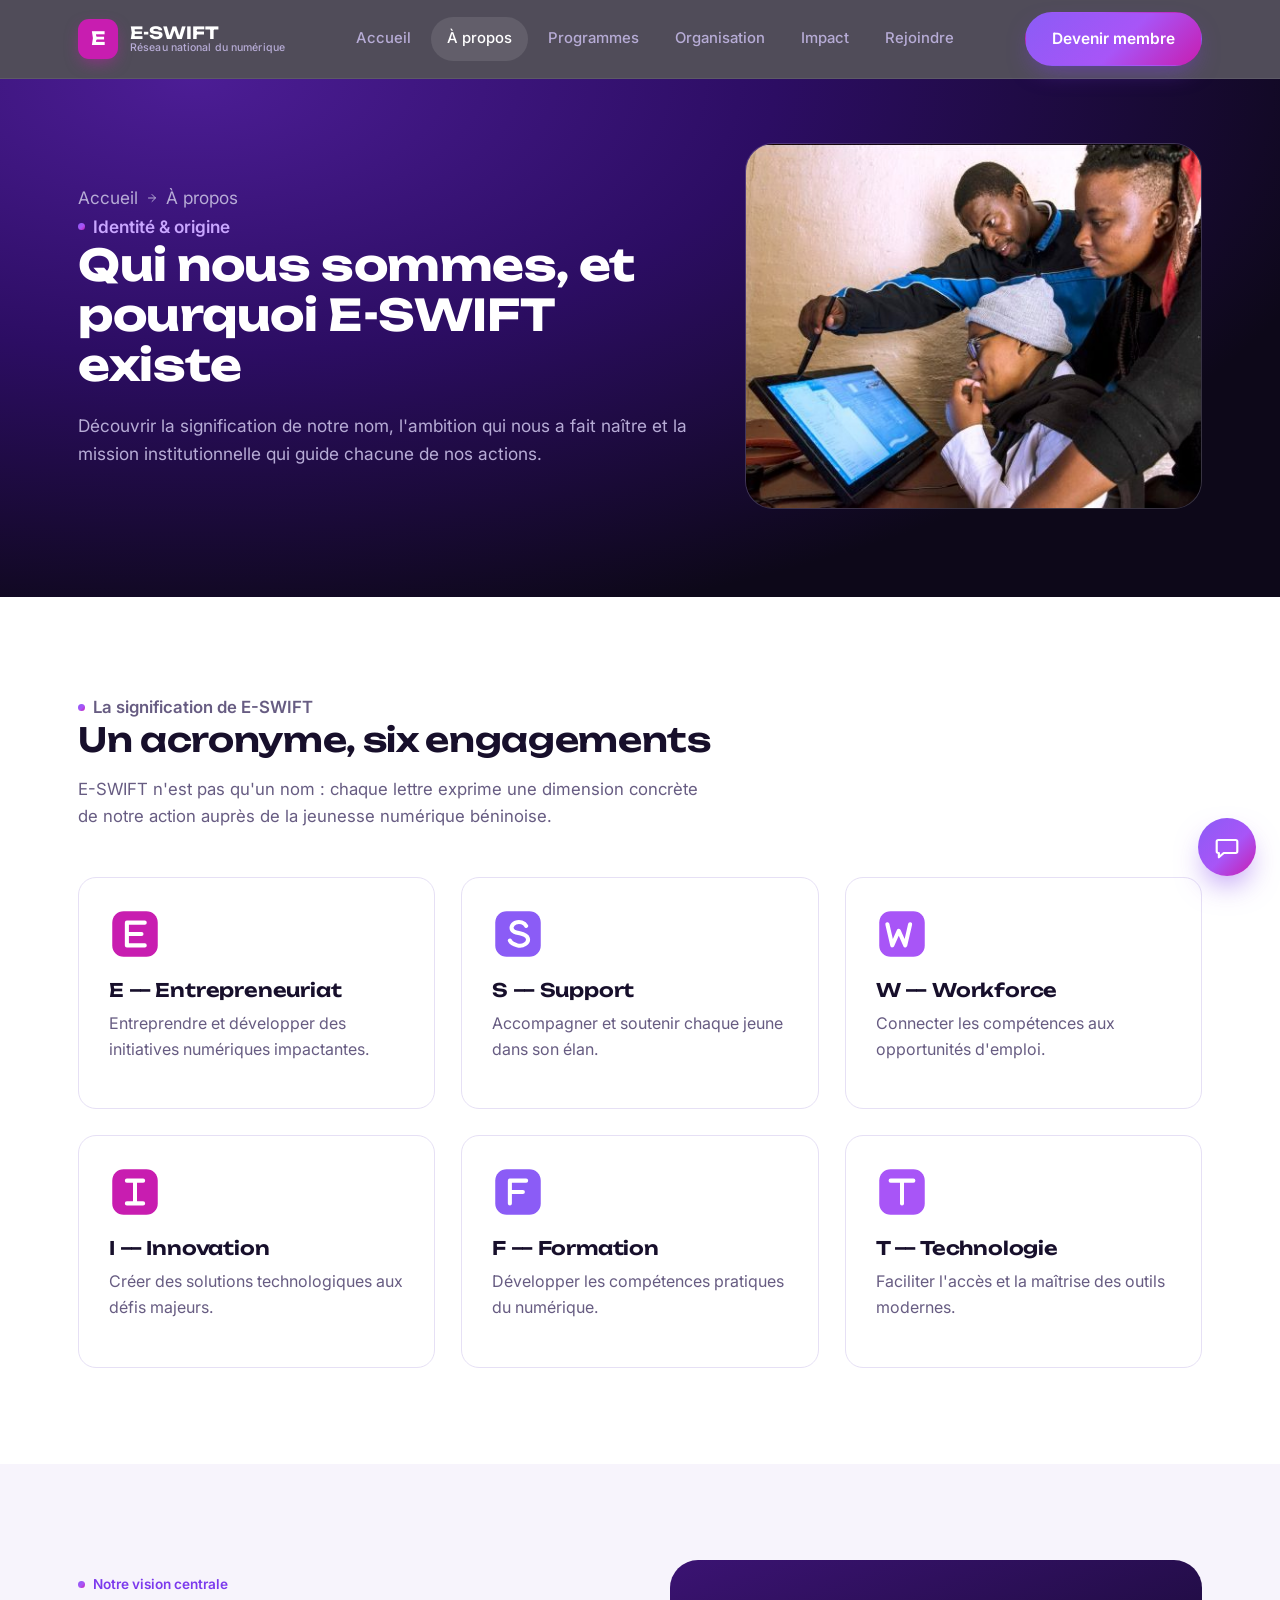
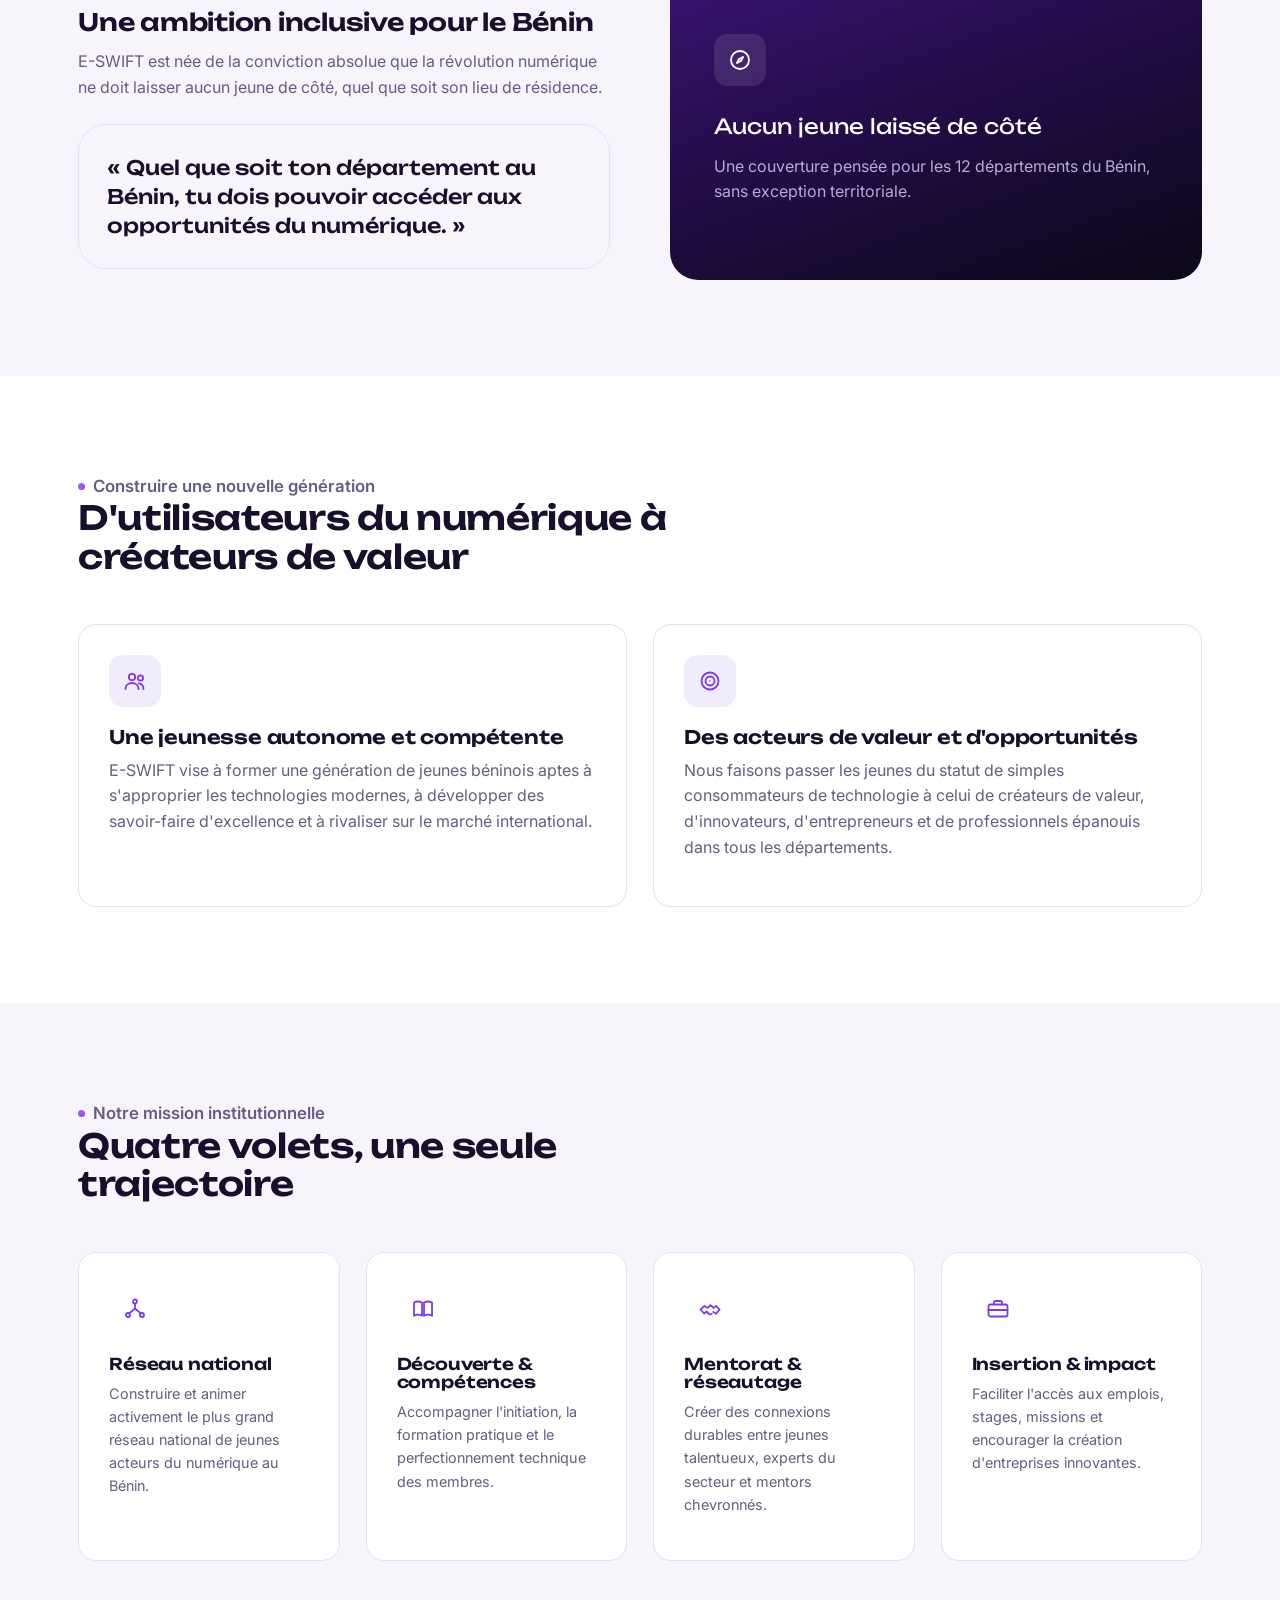
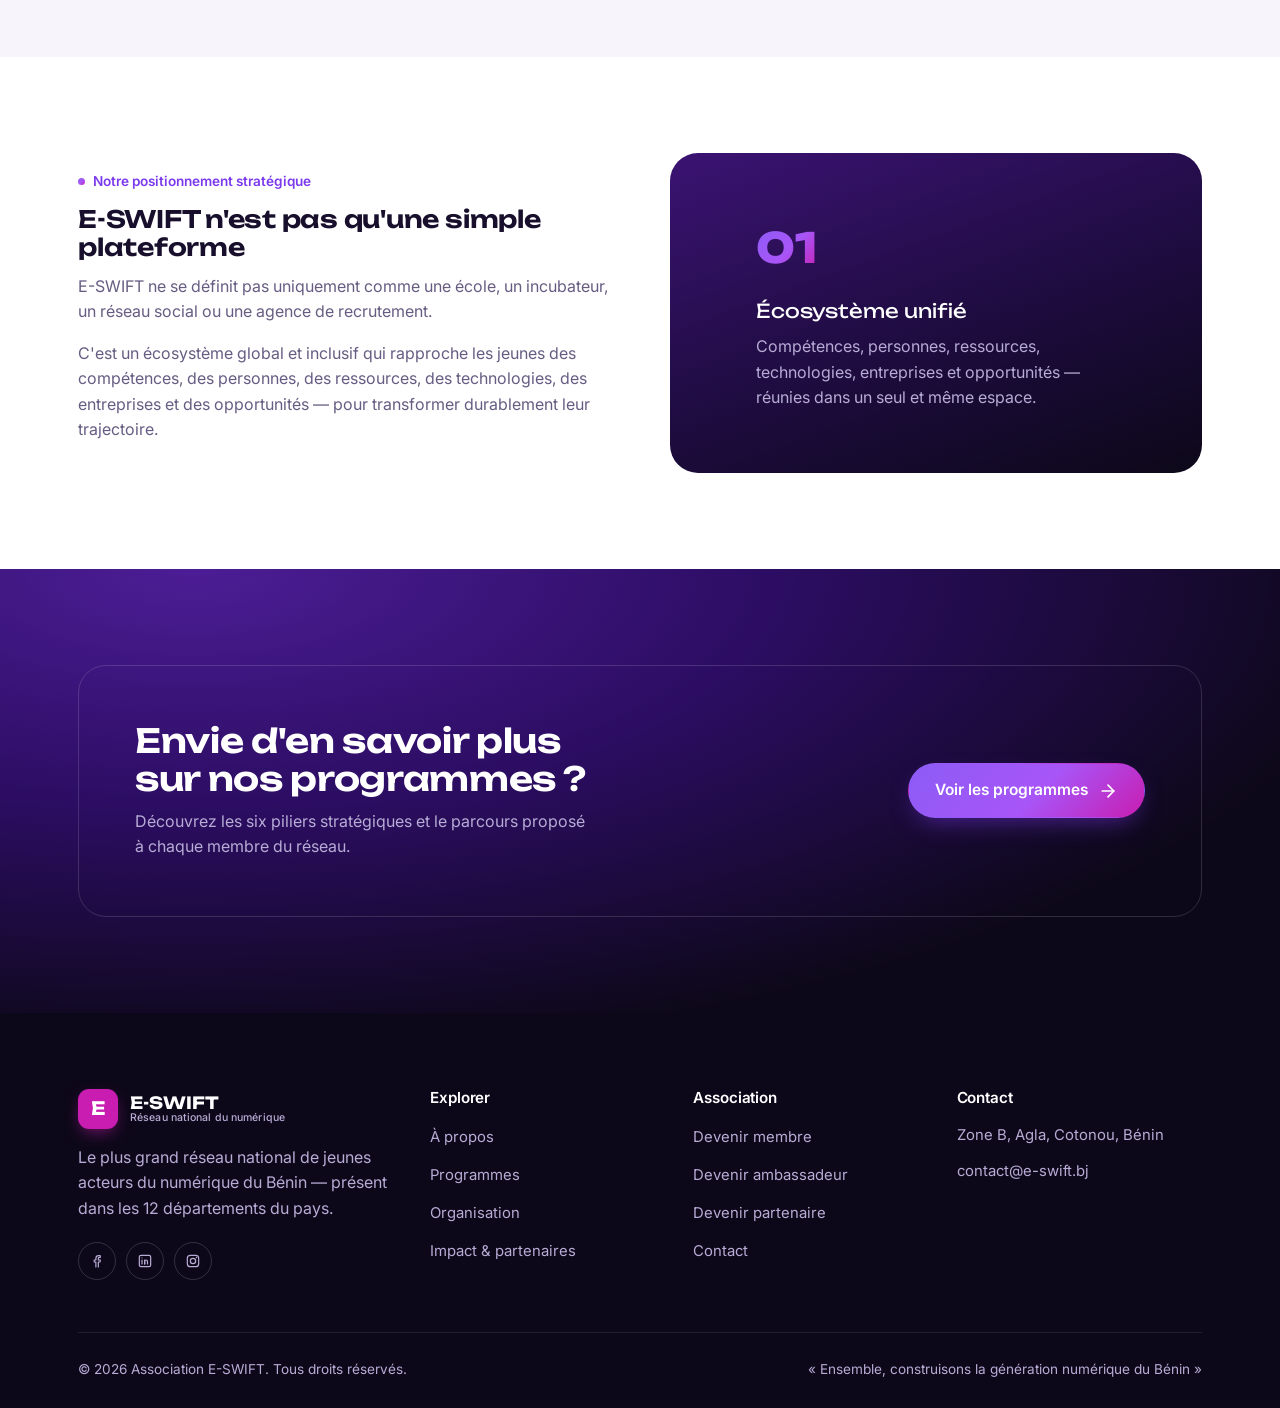
==== commit 3d9b3543: "Corrige contraste titres sur fond sombre, reduit titre hero accueil, ajoute images reelles (photos +" ====
--- a/a-propos/index.html
+++ b/a-propos/index.html
@@ -48,10 +48,10 @@
 
 <section class="page-hero">
   <div class="container">
-    <p class="page-hero-crumb"><a href="/">Accueil</a> <svg viewBox="0 0 24 24" fill="none" stroke="currentColor" stroke-width="2" stroke-linecap="round" stroke-linejoin="round"><line x1="5" y1="12" x2="19" y2="12"/><polyline points="12 5 19 12 12 19"/></svg> <span>À propos</span></p>
+    <div class="page-hero-grid"><div><p class="page-hero-crumb"><a href="/">Accueil</a> <svg viewBox="0 0 24 24" fill="none" stroke="currentColor" stroke-width="2" stroke-linecap="round" stroke-linejoin="round"><line x1="5" y1="12" x2="19" y2="12"/><polyline points="12 5 19 12 12 19"/></svg> <span>À propos</span></p>
     <p class="eyebrow">Identité &amp; origine</p>
     <h1>Qui nous sommes, et pourquoi E-SWIFT existe</h1>
-    <p>Découvrir la signification de notre nom, l'ambition qui nous a fait naître et la mission institutionnelle qui guide chacune de nos actions.</p>
+    <p>Découvrir la signification de notre nom, l'ambition qui nous a fait naître et la mission institutionnelle qui guide chacune de nos actions.</p></div><div class="page-hero-media"><img src="/assets/img/hero-a-propos.jpg" alt="Deux jeunes adultes accompagnent une adolescente devant un ordinateur, illustrant l'accompagnement intergénérationnel et inclusif d'E-SWIFT." loading="eager" width="900" height="720"></div></div>
   </div>
 </section>
 
--- a/assets/css/styles.css
+++ b/assets/css/styles.css
@@ -386,8 +386,8 @@
   font-size: .72rem;
 }
 .hero h1{
-  font-size: clamp(2rem, 3.2vw, 3rem);
-  margin-bottom: 22px;
+  font-size: clamp(1.7rem, 2.6vw, 2.4rem);
+  margin-bottom: 20px;
   color: #fff;
 }
 .hero h1 em{
@@ -470,11 +470,34 @@
   padding: 64px 0 88px;
 }
 .page-hero .eyebrow{ color: #C9A6FF; }
-.page-hero h1{ font-size: clamp(2.1rem, 3.4vw, 3rem); max-width: 780px; }
+.page-hero h1{ font-size: clamp(2.1rem, 3.4vw, 3rem); max-width: 780px; color: #fff; }
 .page-hero p{ color: var(--text-on-dark-muted); font-size: 1.08rem; max-width: 620px; margin:0; }
 .page-hero-crumb{ font-size: .85rem; color: var(--text-on-dark-muted); margin-bottom: 18px; display:flex; gap:8px; align-items:center; }
 .page-hero-crumb a:hover{ color:#fff; }
 .page-hero-crumb svg{ width: 12px; height: 12px; flex: none; }
+
+.page-hero-grid{
+  display: grid;
+  grid-template-columns: 1.15fr .85fr;
+  gap: 48px;
+  align-items: center;
+}
+.page-hero-media{
+  border-radius: var(--radius-l);
+  overflow: hidden;
+  border: 1px solid rgba(255,255,255,.14);
+  aspect-ratio: 4 / 3.2;
+  background: rgba(255,255,255,.04);
+}
+.page-hero-media img, .page-hero-media svg{
+  width: 100%; height: 100%;
+  object-fit: cover;
+  display: block;
+}
+@media (max-width: 860px){
+  .page-hero-grid{ grid-template-columns: 1fr; }
+  .page-hero-media{ order: -1; aspect-ratio: 16/9; }
+}
 
 /* =========================================================
    CARDS / GRIDS
@@ -745,7 +768,7 @@
   position:relative;
   overflow:hidden;
 }
-.cta-band h3{ font-size: clamp(1.5rem,2.6vw,2.1rem); max-width: 480px; margin-bottom:10px; }
+.cta-band h3{ font-size: clamp(1.5rem,2.6vw,2.1rem); max-width: 480px; margin-bottom:10px; color: #fff; }
 .cta-band p{ color: var(--text-on-dark-muted); margin:0; max-width: 460px; }
 .cta-actions{ display:flex; gap:14px; flex-wrap:wrap; }
 
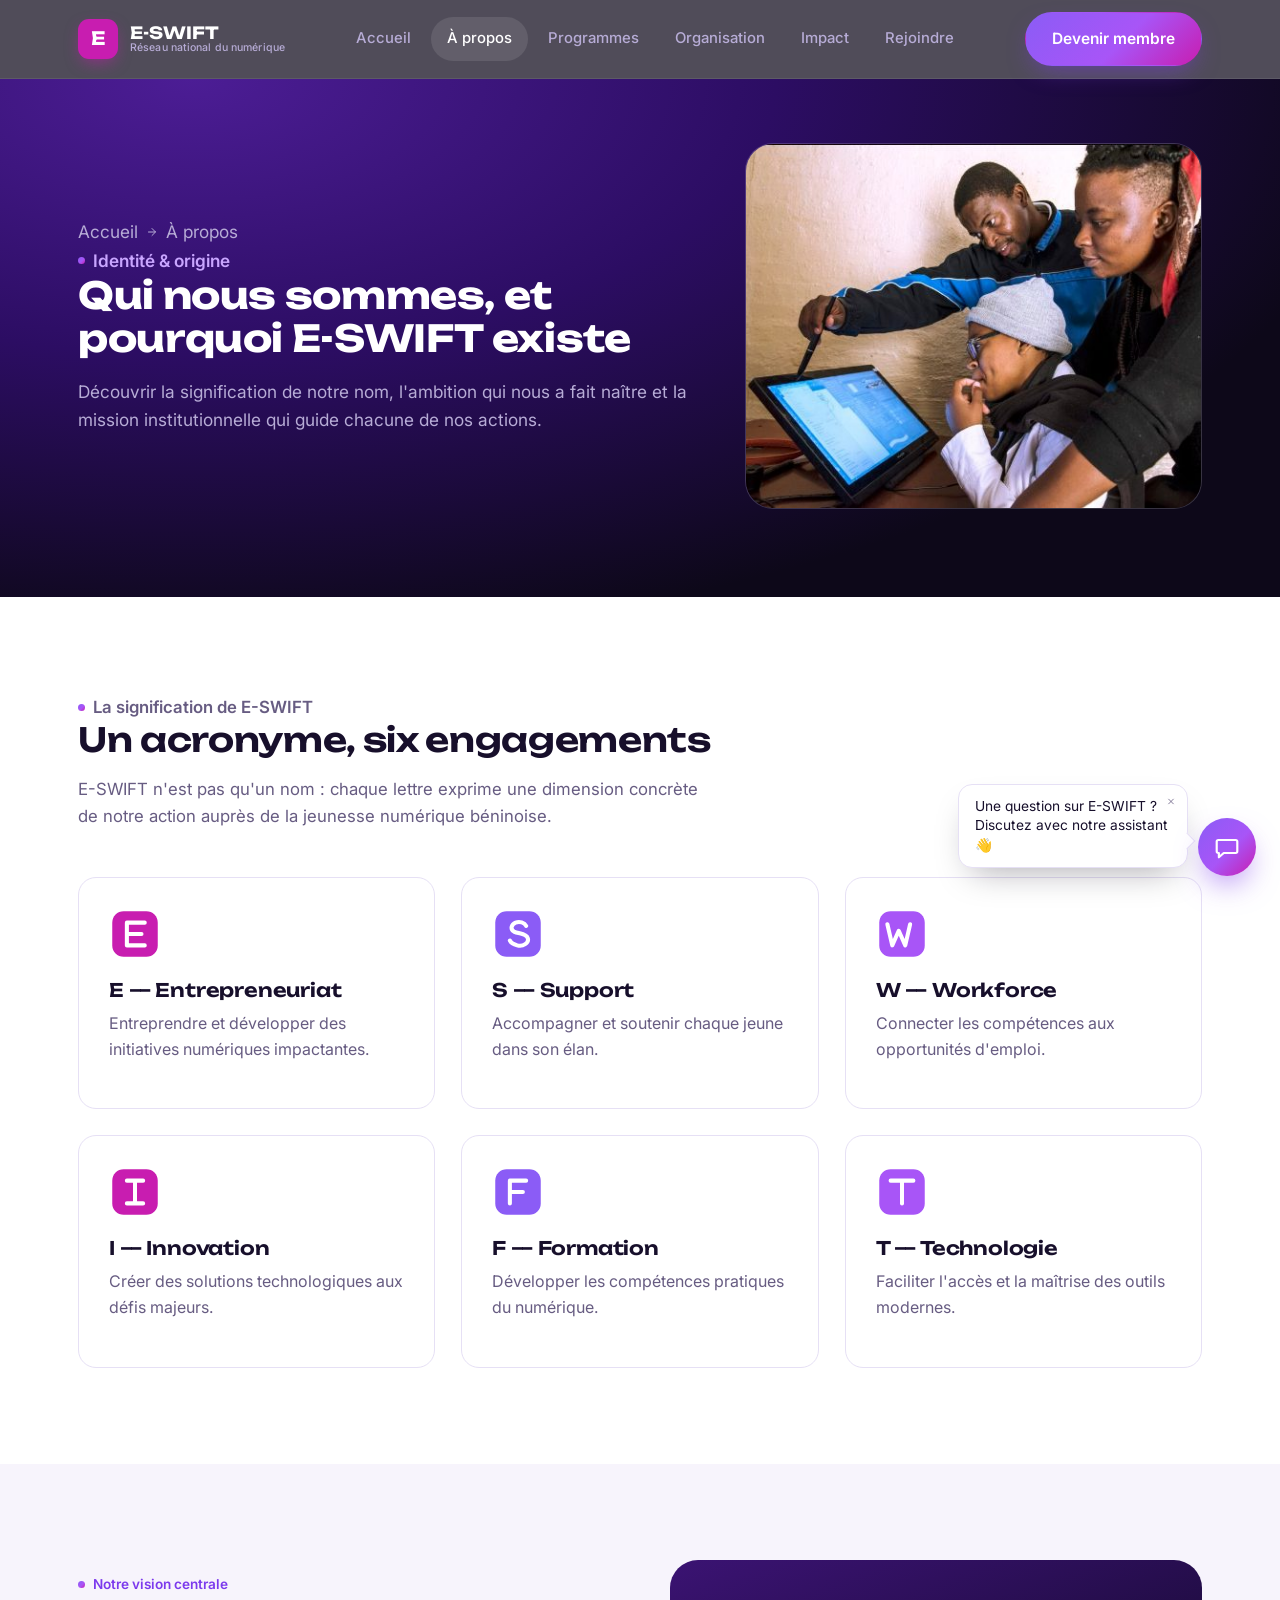
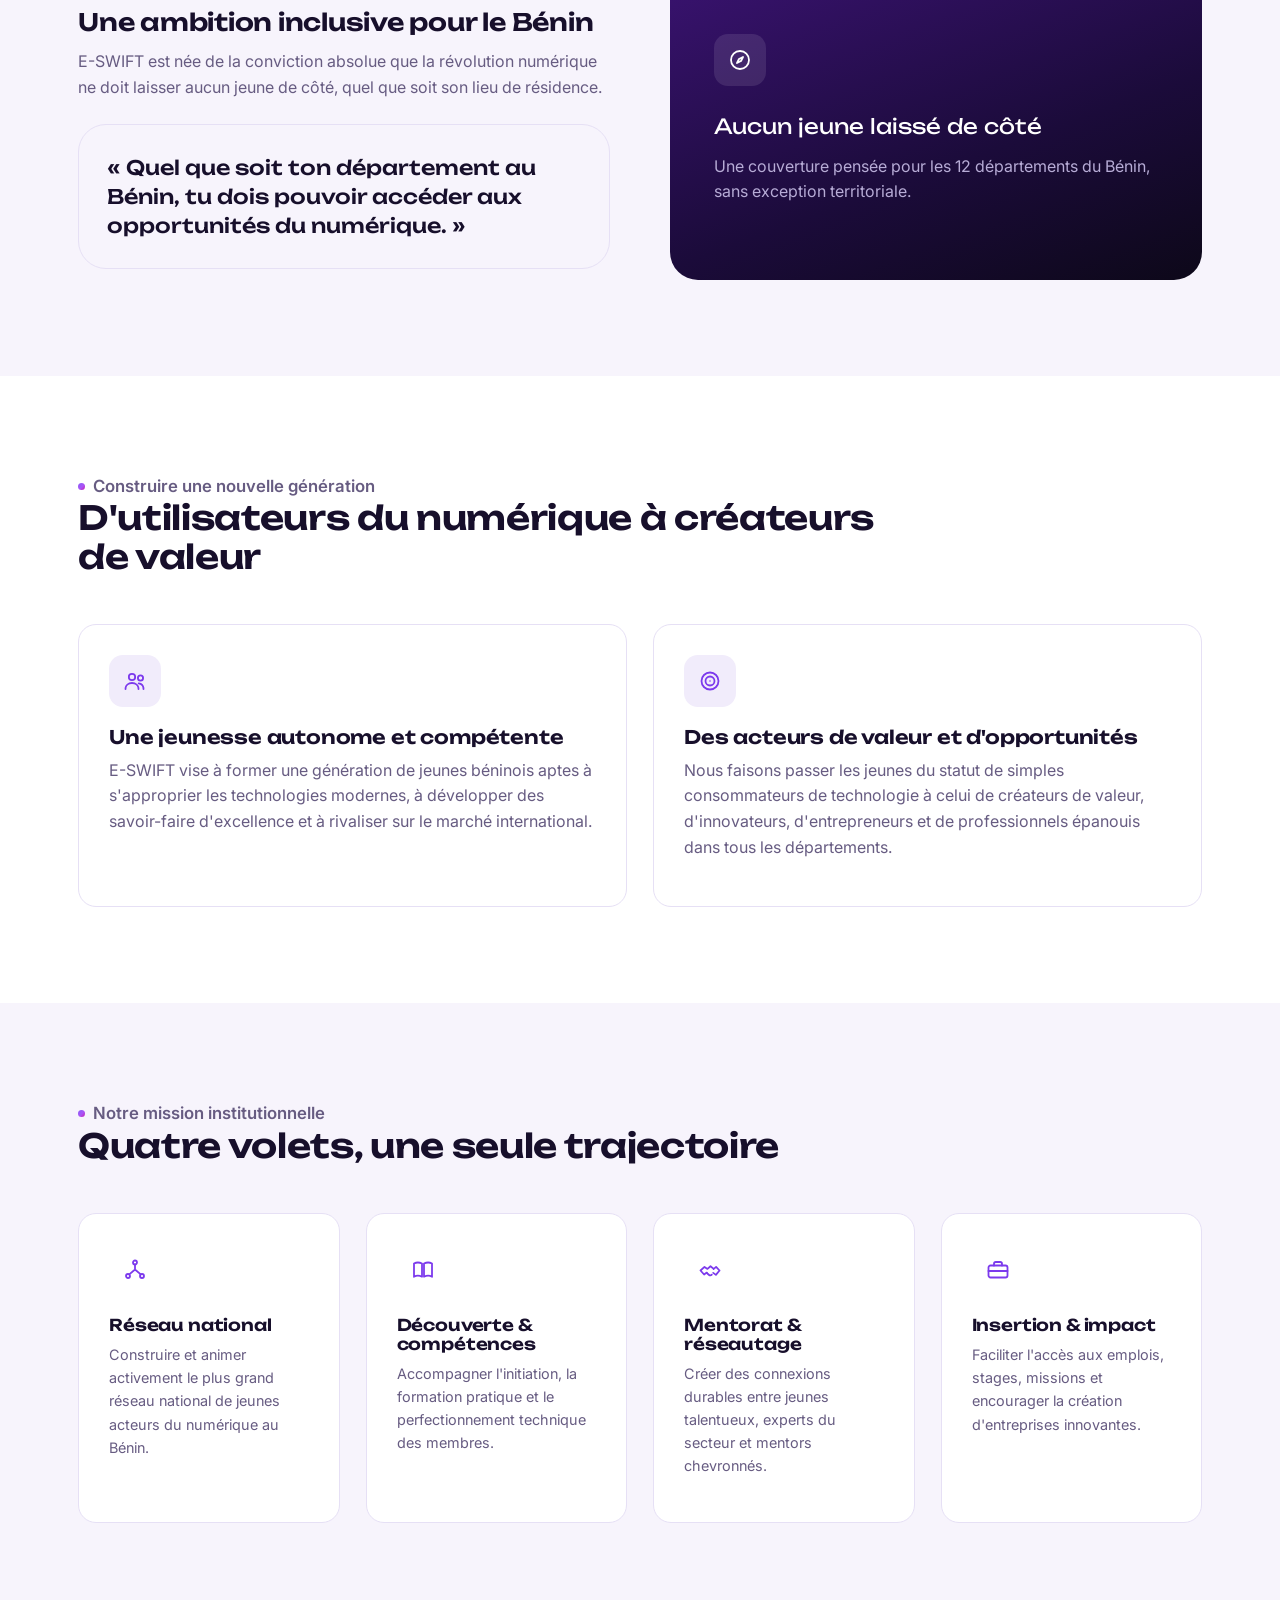
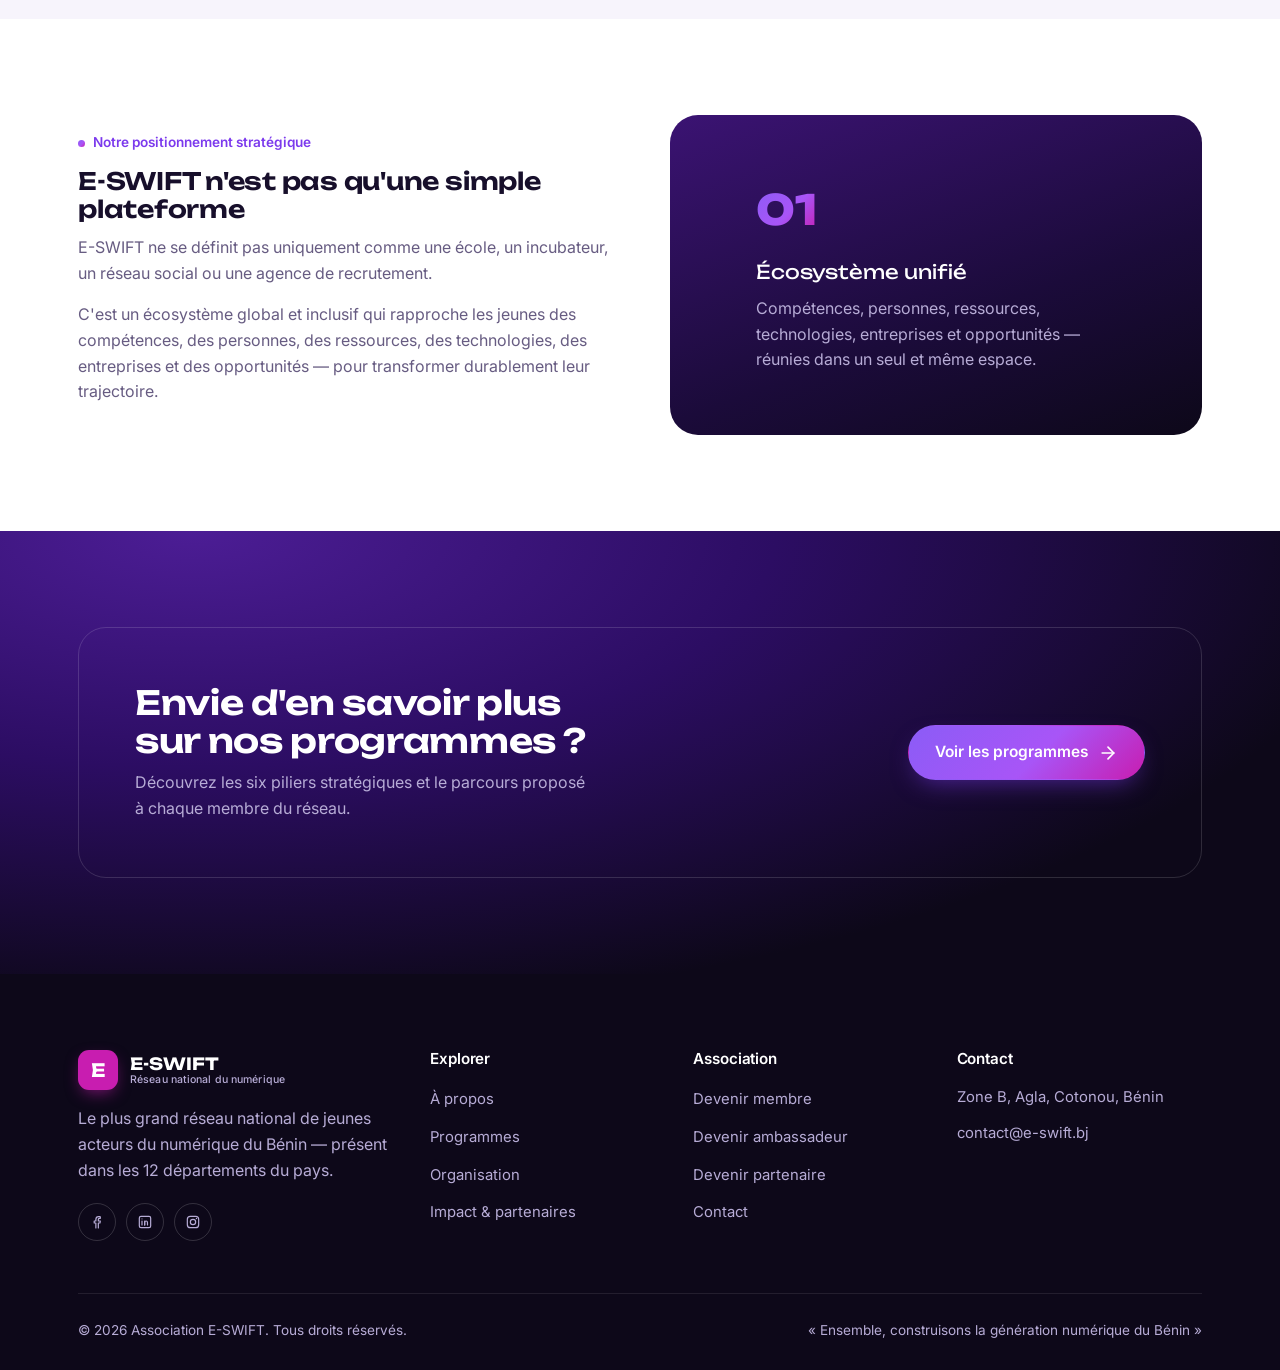
==== commit 91103068: "Corrige titres coupes, taille heros, bouton retour-haut invisible, ajoute infobulle chat au chargeme" ====
--- a/a-propos/index.html
+++ b/a-propos/index.html
@@ -213,6 +213,12 @@
     </div>
   </div>
 </footer>
+<div id="support-tooltip" class="support-tooltip">
+  <button id="support-tooltip-close" class="support-tooltip-close" aria-label="Fermer la suggestion">
+    <svg viewBox="0 0 24 24" fill="none" stroke="currentColor" stroke-width="2.4" stroke-linecap="round"><line x1="5" y1="5" x2="19" y2="19"/><line x1="19" y1="5" x2="5" y2="19"/></svg>
+  </button>
+  Une question sur E-SWIFT ? Discutez avec notre assistant 👋
+</div>
 <button id="support-launcher" class="support-launcher" aria-label="Ouvrir l'assistant du site" aria-expanded="false">
   <svg viewBox="0 0 24 24" fill="none" stroke="currentColor" stroke-width="2" stroke-linecap="round" stroke-linejoin="round"><path d="M4 5.5h16a1.5 1.5 0 011.5 1.5v9a1.5 1.5 0 01-1.5 1.5H9l-4.5 4v-4H4A1.5 1.5 0 012.5 16V7A1.5 1.5 0 014 5.5z"/></svg>
 </button>
--- a/assets/css/styles.css
+++ b/assets/css/styles.css
@@ -113,12 +113,11 @@
 }
 
 .section-head{
-  max-width: 640px;
   margin-bottom: 48px;
 }
 .section-head.center{ margin-left: auto; margin-right: auto; text-align: center; }
-.section-head h2{ font-size: clamp(1.8rem, 2.6vw, 2.5rem); }
-.section-head p{ color: var(--text-muted); font-size: 1.05rem; margin: 0; }
+.section-head h2{ font-size: clamp(1.8rem, 2.6vw, 2.5rem); max-width: 800px; }
+.section-head p{ color: var(--text-muted); font-size: 1.05rem; margin: 0; max-width: 640px; }
 
 .section-head.on-dark h2{ color: var(--text-on-dark); }
 .section-head.on-dark p{ color: var(--text-on-dark-muted); }
@@ -386,9 +385,10 @@
   font-size: .72rem;
 }
 .hero h1{
-  font-size: clamp(1.7rem, 2.6vw, 2.4rem);
+  font-size: clamp(1.6rem, 2.3vw, 2.15rem);
   margin-bottom: 20px;
   color: #fff;
+  max-width: 640px;
 }
 .hero h1 em{
   font-style: normal;
@@ -459,6 +459,25 @@
 }
 .hero-panel-foot svg{ width: 18px; height: 18px; flex: none; color: #C9A6FF; }
 
+.hero-cta .btn[aria-pressed="true"]{ box-shadow: 0 0 0 2px rgba(255,255,255,.5) inset; }
+.hero-panel-view[hidden]{ display: none; }
+.hero-assoc-item{
+  padding: 14px 0;
+  border-top: 1px solid rgba(255,255,255,.1);
+}
+.hero-assoc-item:first-of-type{ border-top: none; }
+.hero-assoc-tag{
+  display: inline-block;
+  font-size: .74rem;
+  font-weight: 700;
+  color: #C9A6FF;
+  background: rgba(139,92,246,.18);
+  padding: 3px 10px;
+  border-radius: 999px;
+  margin-bottom: 8px;
+}
+.hero-assoc-item p{ margin: 0; font-size: .92rem; color: var(--text-on-dark-muted); }
+
 @media (max-width: 940px){
   .hero-inner{ grid-template-columns: 1fr; }
 }
@@ -470,7 +489,7 @@
   padding: 64px 0 88px;
 }
 .page-hero .eyebrow{ color: #C9A6FF; }
-.page-hero h1{ font-size: clamp(2.1rem, 3.4vw, 3rem); max-width: 780px; color: #fff; }
+.page-hero h1{ font-size: clamp(1.85rem, 2.9vw, 2.6rem); max-width: 620px; color: #fff; }
 .page-hero p{ color: var(--text-on-dark-muted); font-size: 1.08rem; max-width: 620px; margin:0; }
 .page-hero-crumb{ font-size: .85rem; color: var(--text-on-dark-muted); margin-bottom: 18px; display:flex; gap:8px; align-items:center; }
 .page-hero-crumb a:hover{ color:#fff; }
@@ -854,7 +873,7 @@
 .back-to-top{
   position: fixed;
   right: 24px;
-  bottom: 24px;
+  bottom: 92px;
   width: 48px; height: 48px;
   border-radius: 50%;
   background: var(--grad-brand);
@@ -868,9 +887,10 @@
   transform: translateY(12px);
   pointer-events: none;
   transition: opacity .3s var(--ease), transform .3s var(--ease);
-  z-index: 90;
+  z-index: 94;
 }
 .back-to-top svg{ width: 20px; height: 20px; }
+.back-to-top.visible{ opacity: 1; transform: none; pointer-events: auto; }
 /* =========================================================
    WIDGET DE SUPPORT (assistant du site)
 ========================================================= */
@@ -892,7 +912,53 @@
 }
 .support-launcher:hover{ transform: scale(1.06); }
 .support-launcher svg{ width: 26px; height: 26px; }
-.back-to-top ~ .support-launcher{ bottom: 90px; }
+
+.support-tooltip{
+  position: fixed;
+  right: 92px;
+  bottom: 32px;
+  max-width: 230px;
+  background: #fff;
+  color: var(--text);
+  border: 1px solid var(--line);
+  border-radius: 14px;
+  padding: 12px 16px;
+  font-size: .86rem;
+  line-height: 1.4;
+  box-shadow: 0 16px 34px -14px rgba(13,8,25,.35);
+  z-index: 94;
+  opacity: 0;
+  transform: translateX(8px);
+  pointer-events: none;
+  transition: opacity .35s var(--ease), transform .35s var(--ease);
+}
+.support-tooltip.visible{ opacity: 1; transform: none; pointer-events: auto; }
+.support-tooltip::after{
+  content: "";
+  position: absolute;
+  right: -6px;
+  bottom: 20px;
+  width: 12px; height: 12px;
+  background: #fff;
+  border-right: 1px solid var(--line);
+  border-bottom: 1px solid var(--line);
+  transform: rotate(-45deg);
+}
+.support-tooltip-close{
+  position: absolute;
+  top: 6px; right: 6px;
+  width: 20px; height: 20px;
+  border: none;
+  background: none;
+  color: var(--text-muted);
+  cursor: pointer;
+  display: grid;
+  place-items: center;
+}
+.support-tooltip-close svg{ width: 11px; height: 11px; }
+@media (max-width: 480px){
+  .support-tooltip{ right: 16px; bottom: 92px; max-width: calc(100vw - 32px); }
+}
 
 .support-panel{
   position: fixed;
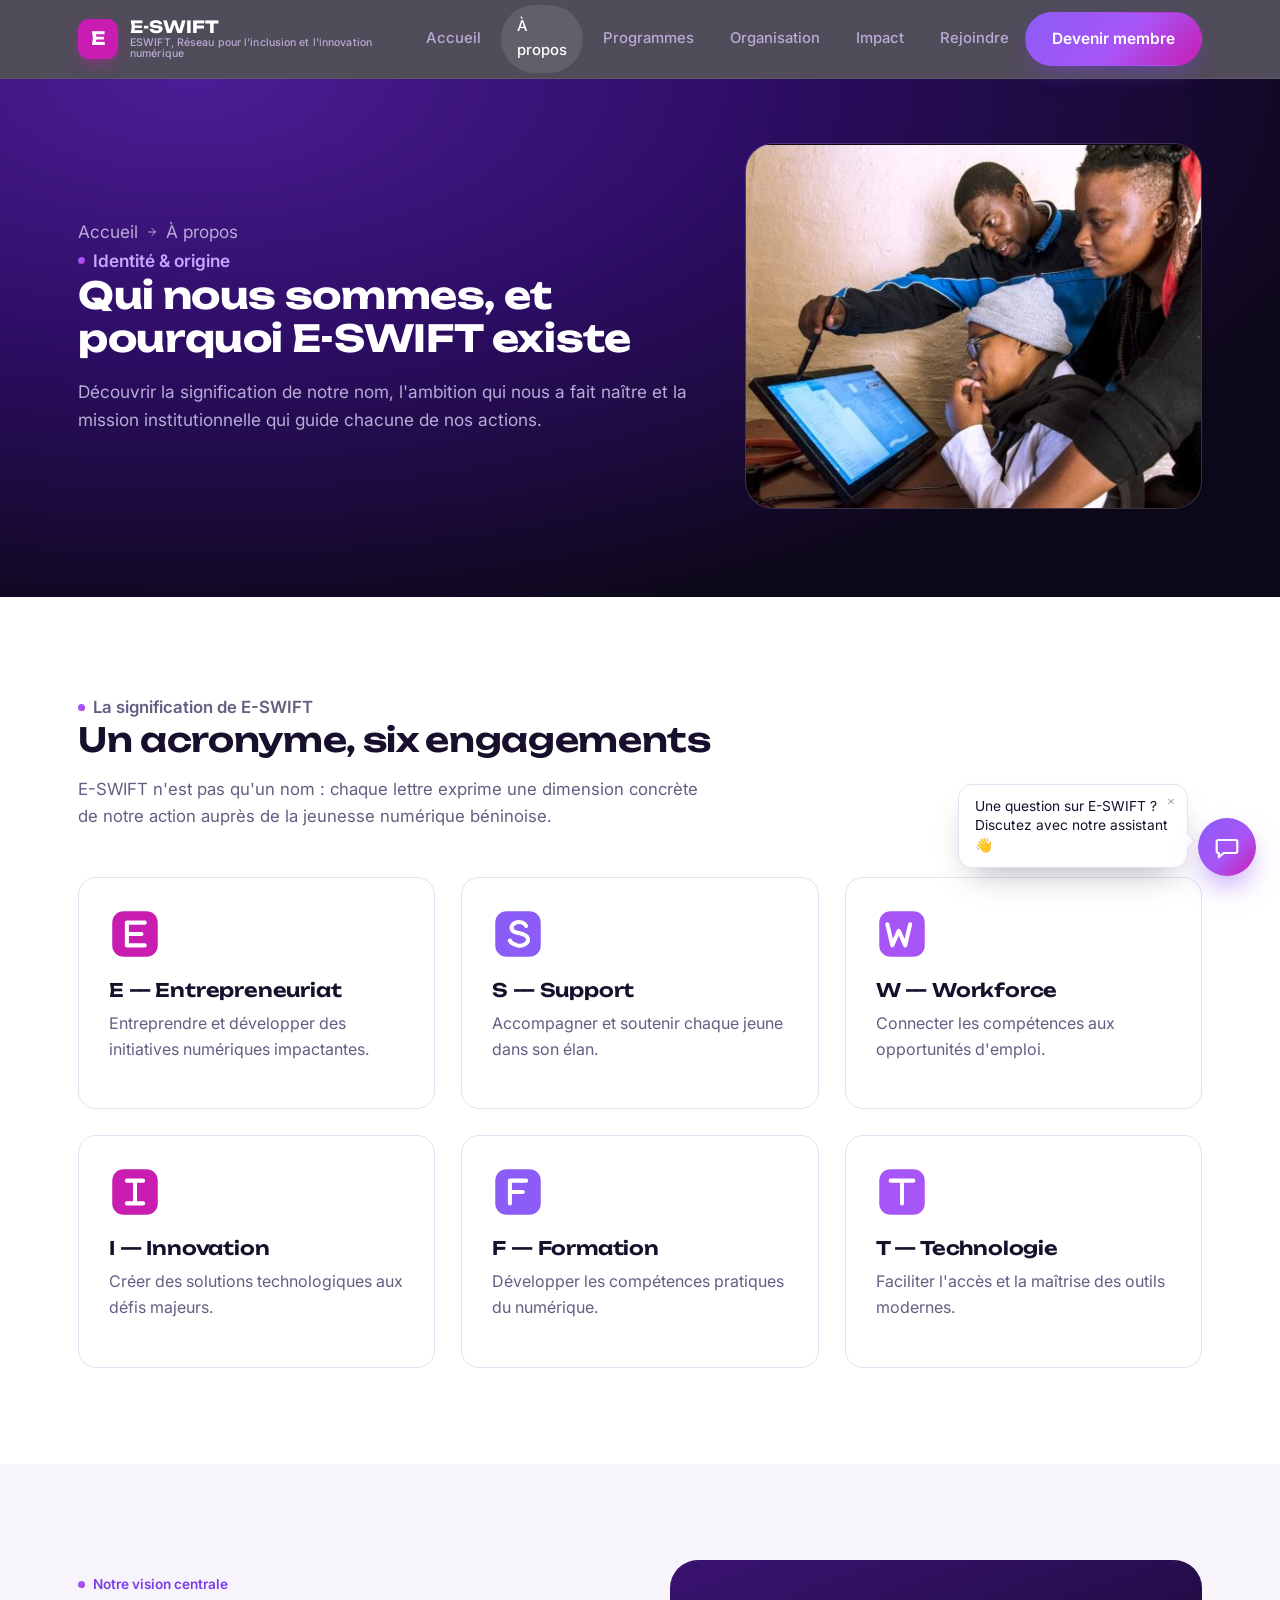
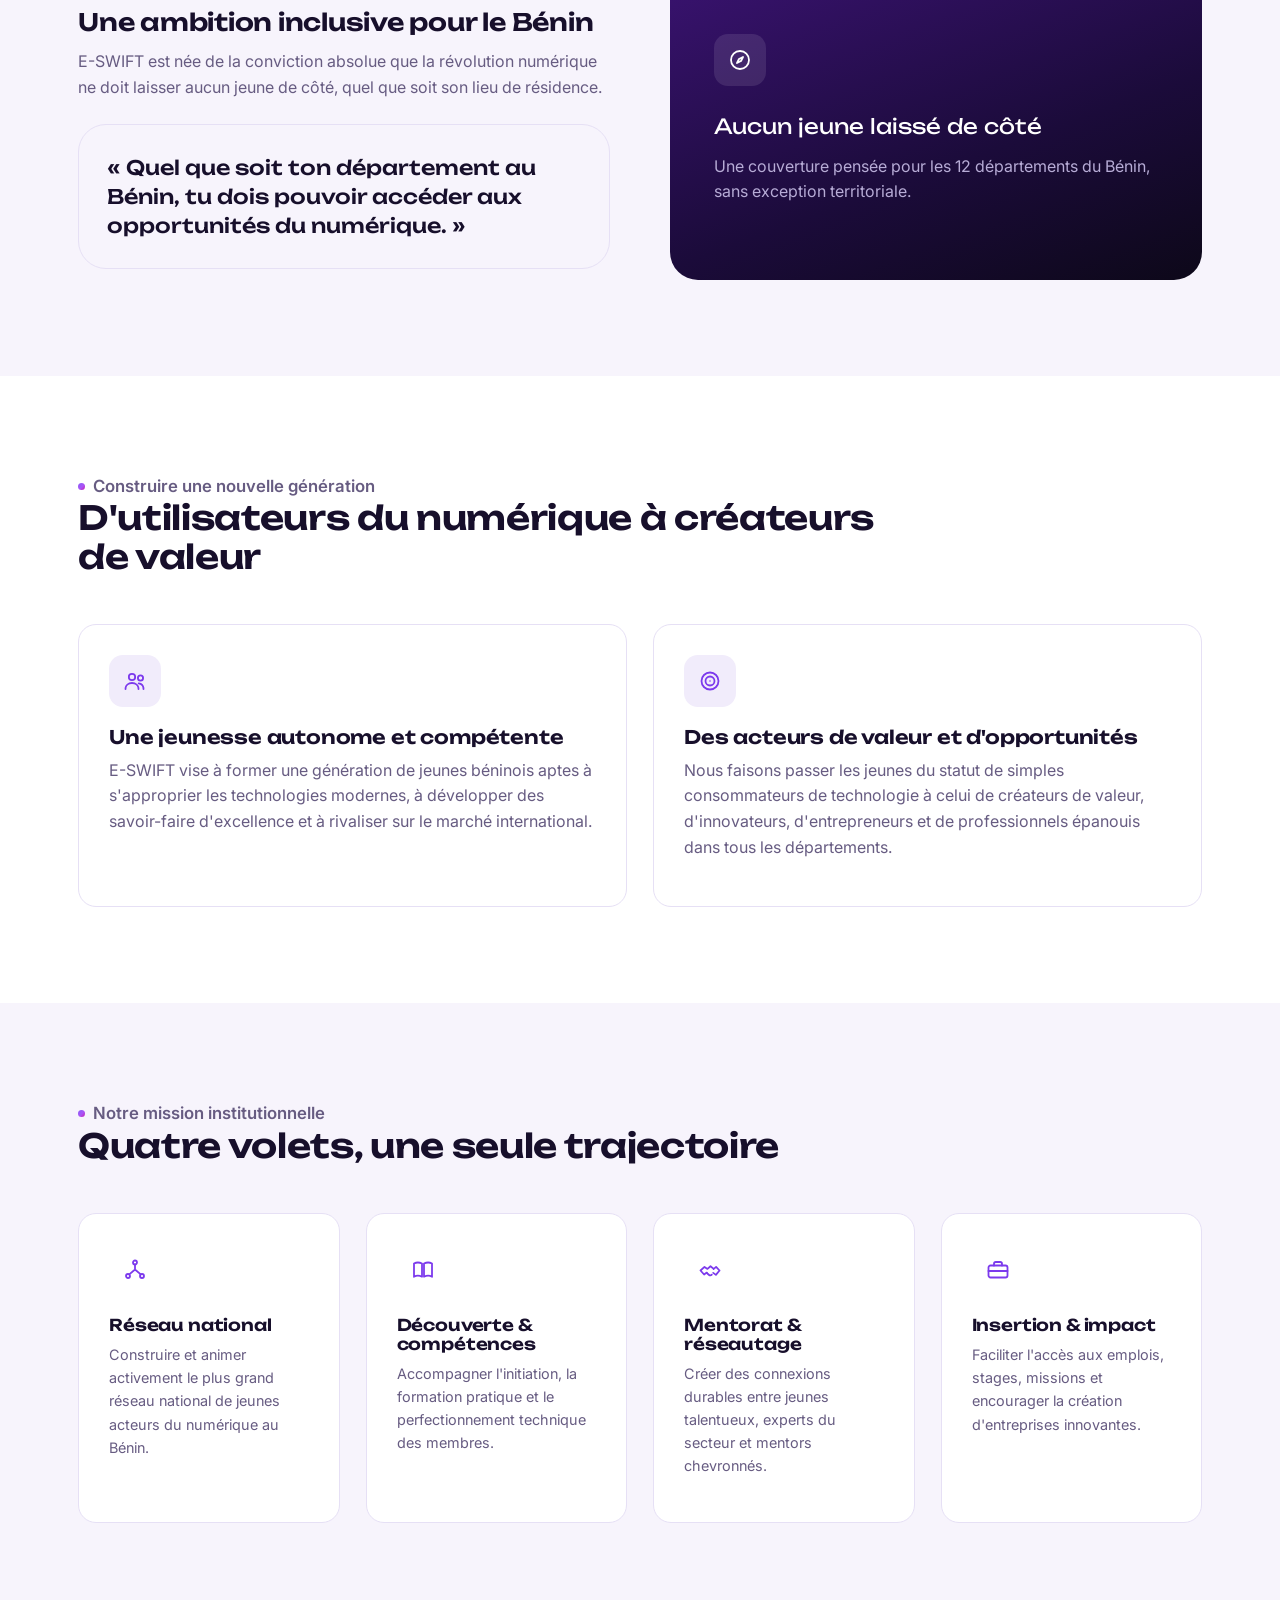
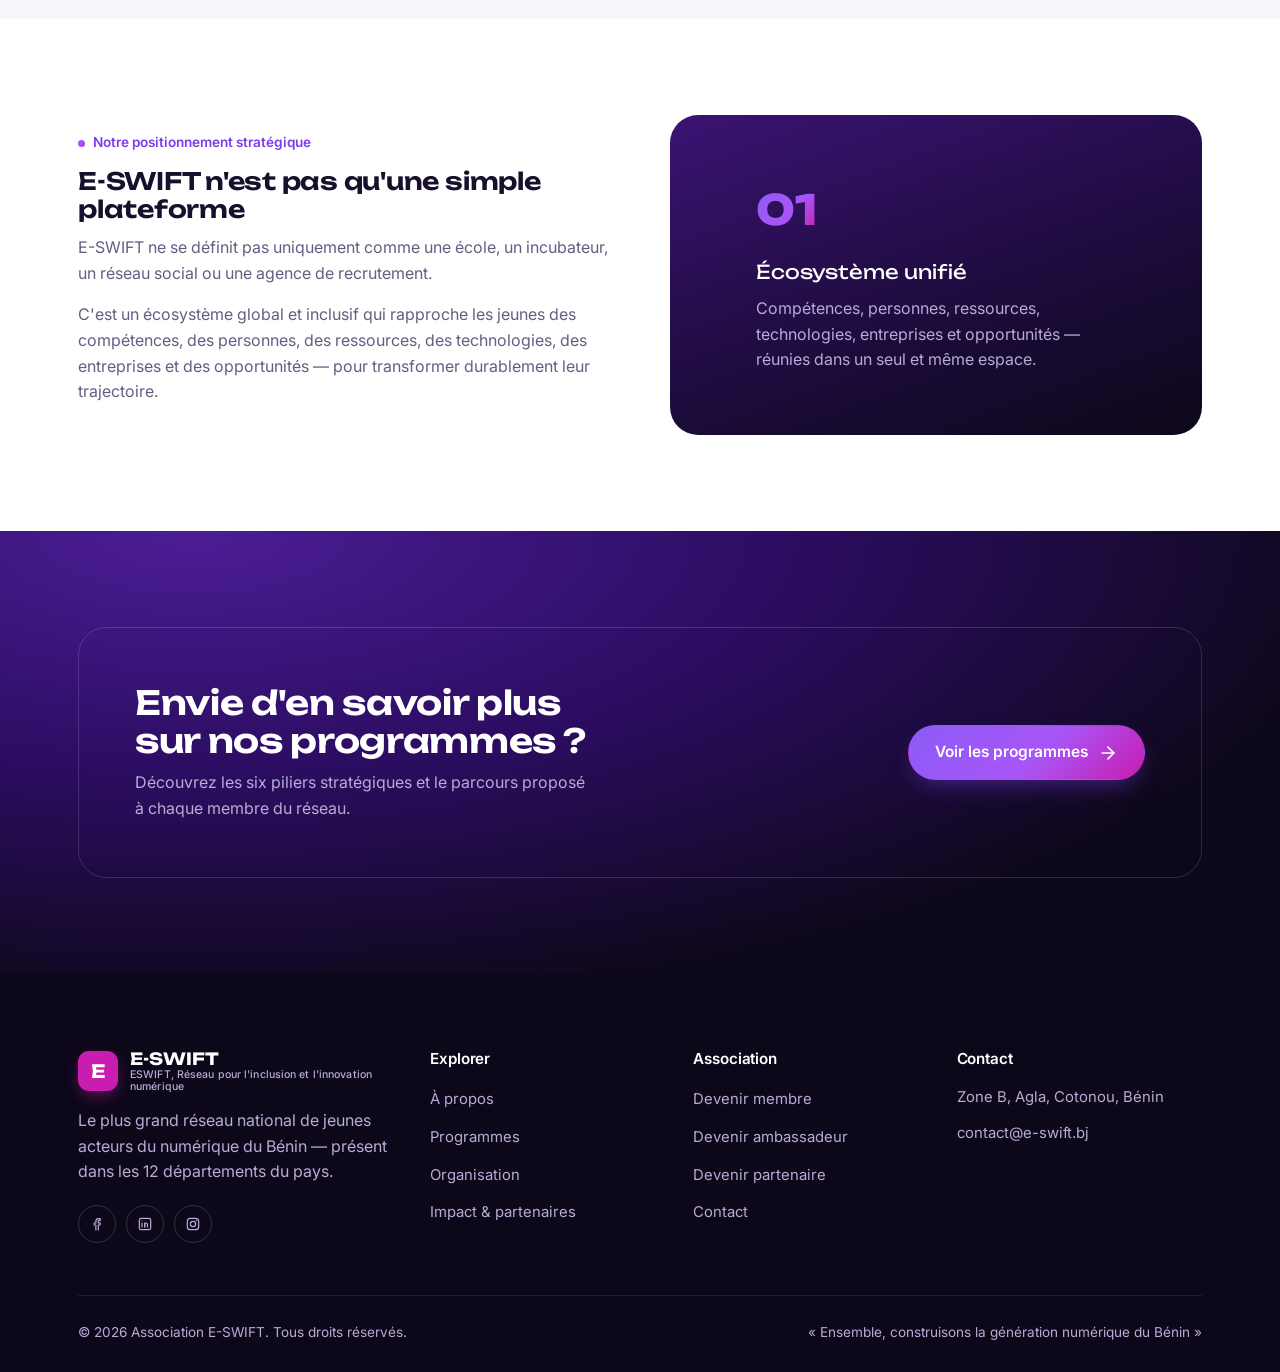
==== commit c322f094: "Centre section defis, remplace texte kicker/sous-logo par ESWIFT Reseau inclusion et innovation nume" ====
--- a/a-propos/index.html
+++ b/a-propos/index.html
@@ -17,7 +17,7 @@
   <div class="container">
     <a href="/" class="brand" aria-label="Association E-SWIFT — accueil">
       <span class="brand-mark">E</span>
-      <span class="brand-word">E-SWIFT<span>Réseau national du numérique</span></span>
+      <span class="brand-word">E-SWIFT<span>ESWIFT, Réseau pour l'inclusion et l'innovation numérique</span></span>
     </a>
     <nav class="nav-desktop" aria-label="Navigation principale">
       <a href="/">Accueil</a>
@@ -172,7 +172,7 @@
       <div class="footer-brand">
         <div class="brand">
           <span class="brand-mark">E</span>
-          <span class="brand-word">E-SWIFT<span>Réseau national du numérique</span></span>
+          <span class="brand-word">E-SWIFT<span>ESWIFT, Réseau pour l'inclusion et l'innovation numérique</span></span>
         </div>
         <p>Le plus grand réseau national de jeunes acteurs du numérique du Bénin — présent dans les 12 départements du pays.</p>
         <div class="footer-social">
--- a/assets/css/styles.css
+++ b/assets/css/styles.css
@@ -116,6 +116,7 @@
   margin-bottom: 48px;
 }
 .section-head.center{ margin-left: auto; margin-right: auto; text-align: center; }
+.section-head.center h2, .section-head.center p{ margin-left: auto; margin-right: auto; }
 .section-head h2{ font-size: clamp(1.8rem, 2.6vw, 2.5rem); max-width: 800px; }
 .section-head p{ color: var(--text-muted); font-size: 1.05rem; margin: 0; max-width: 640px; }
 
@@ -872,8 +873,8 @@
 /* Bouton retour en haut */
 .back-to-top{
   position: fixed;
-  right: 24px;
-  bottom: 92px;
+  left: 24px;
+  bottom: 24px;
   width: 48px; height: 48px;
   border-radius: 50%;
   background: var(--grad-brand);
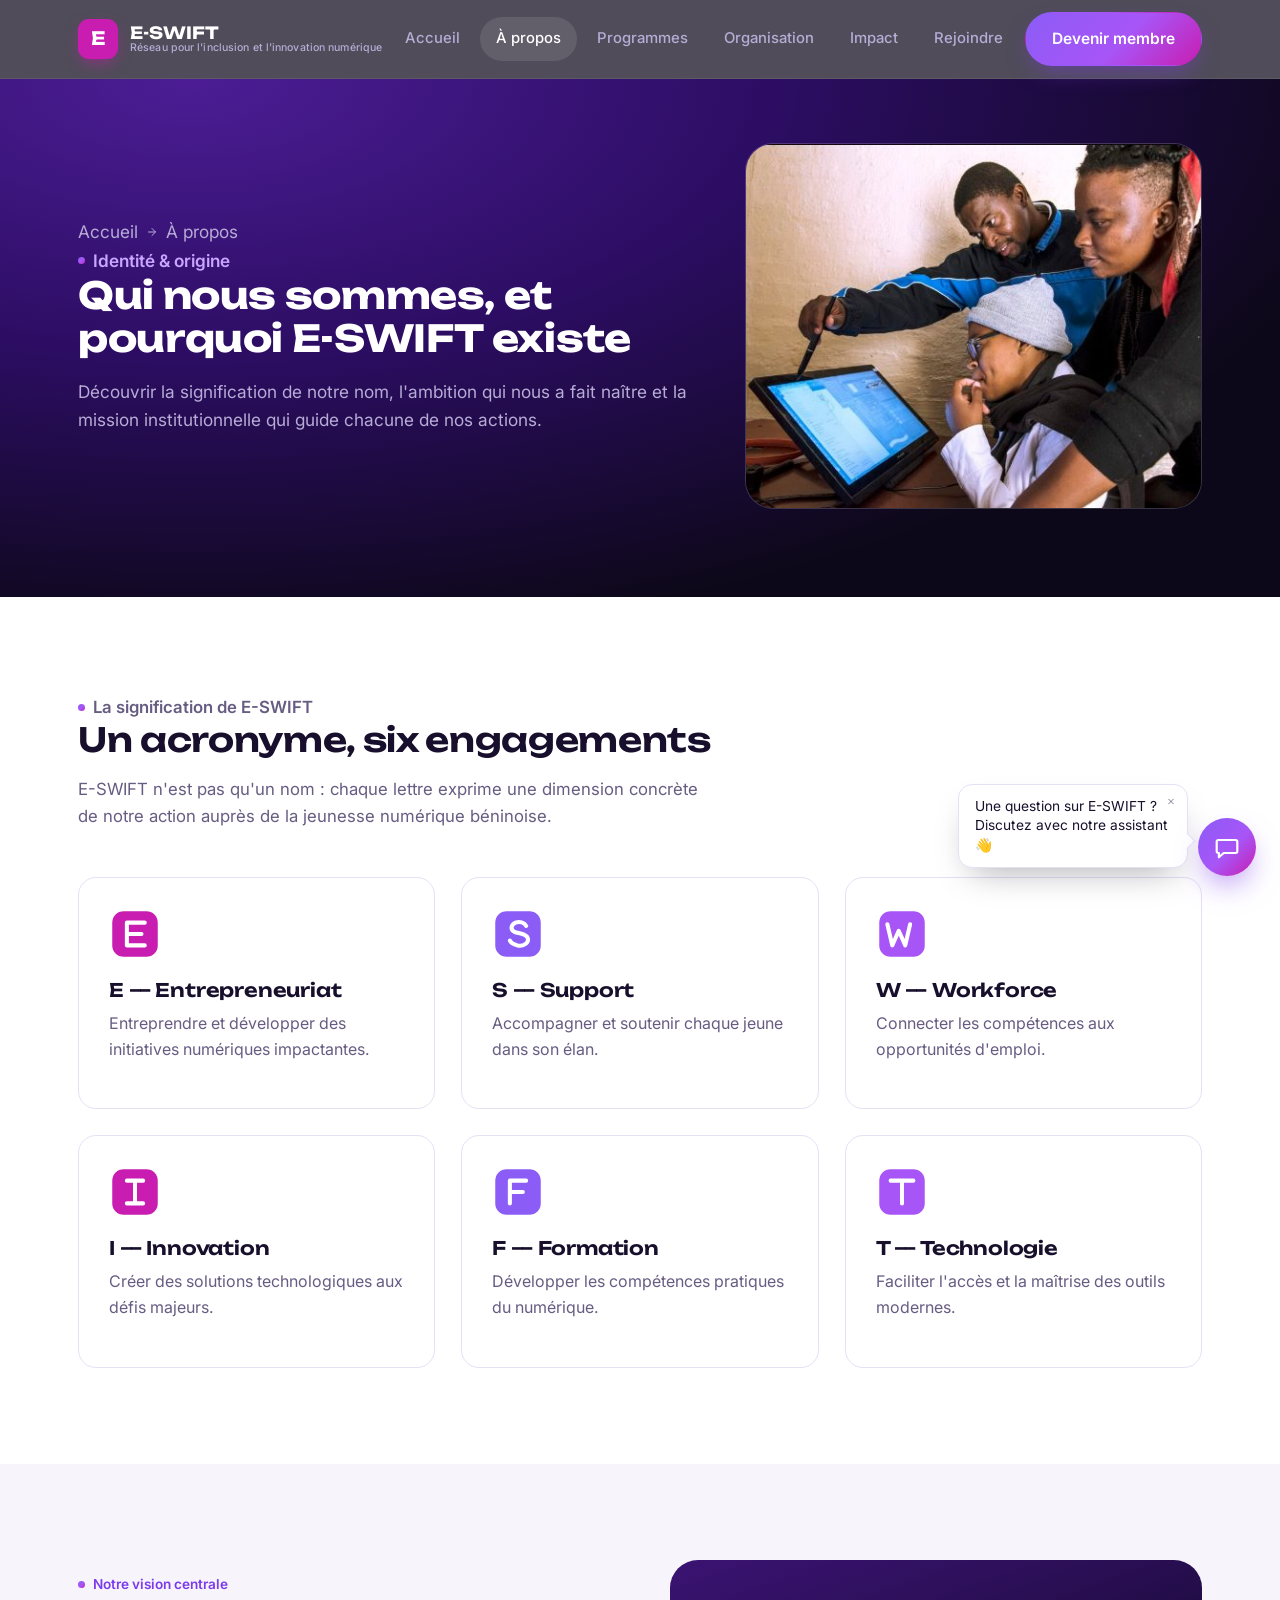
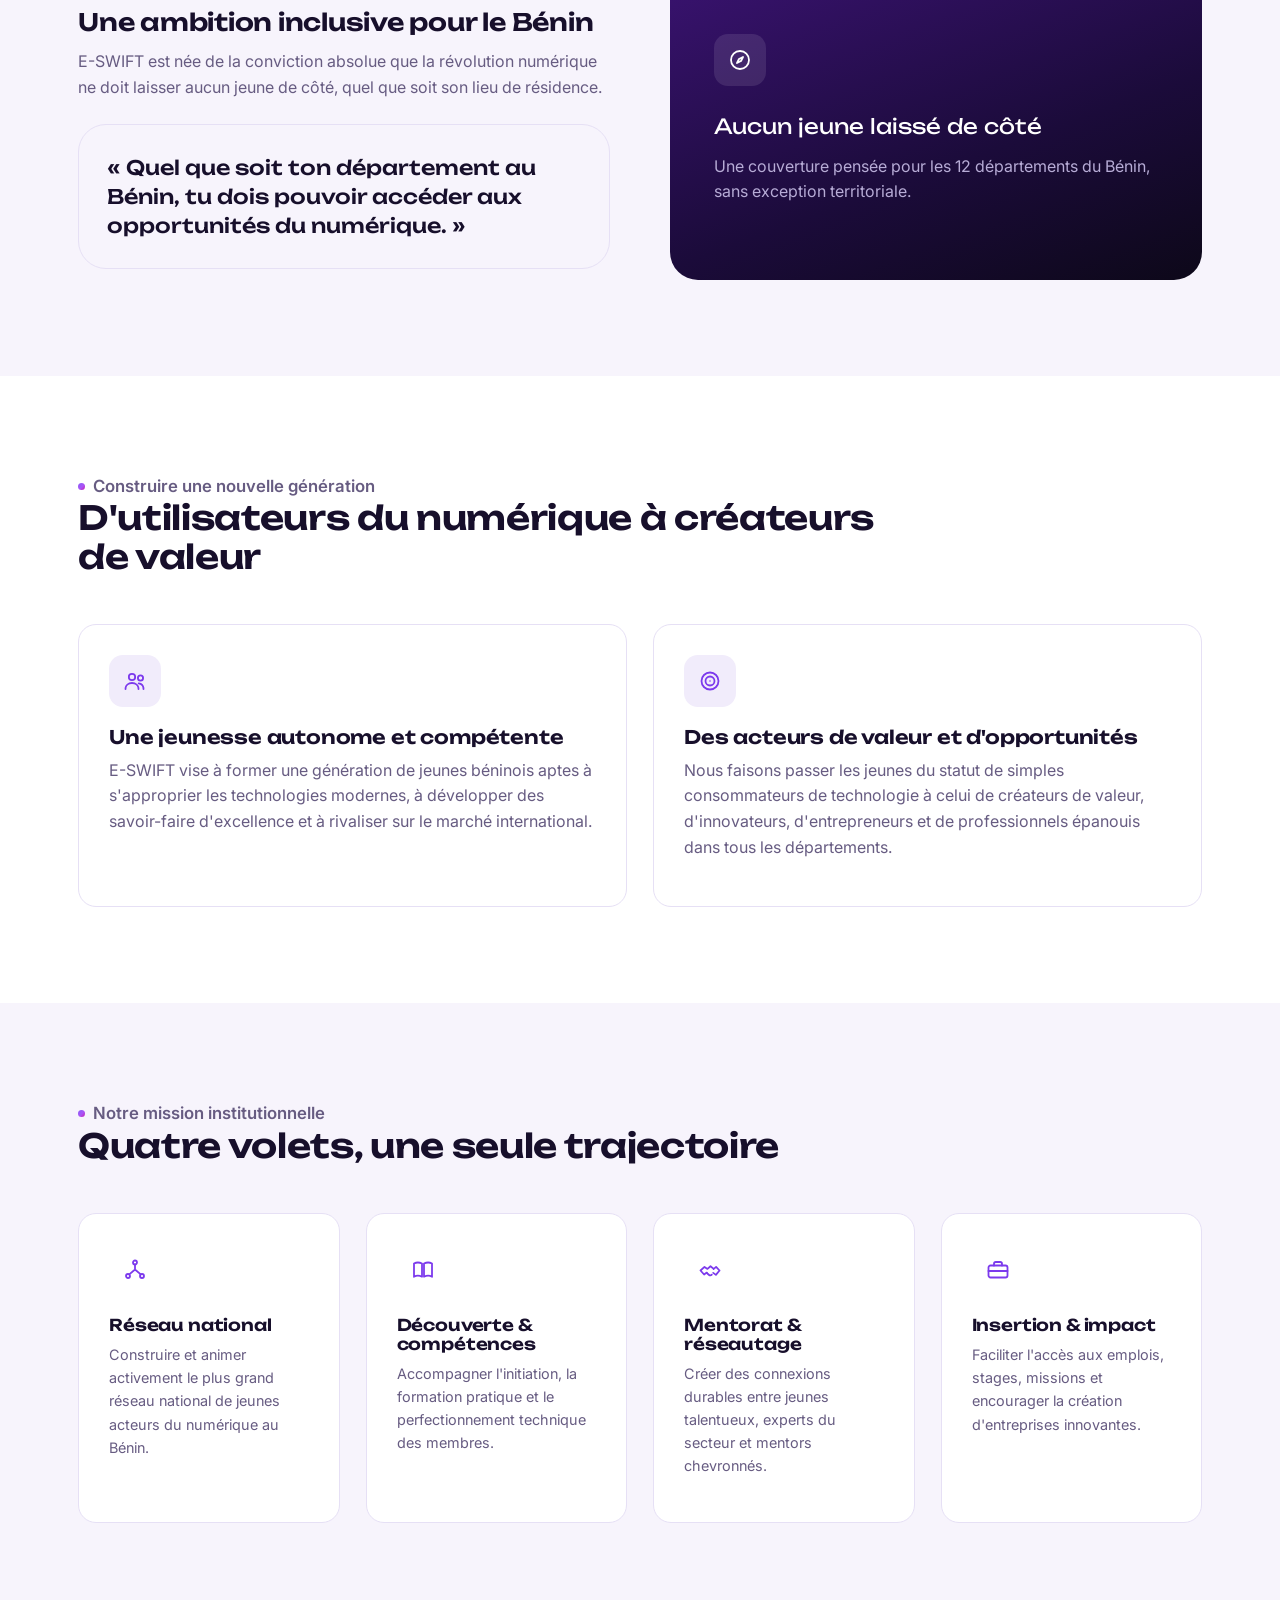
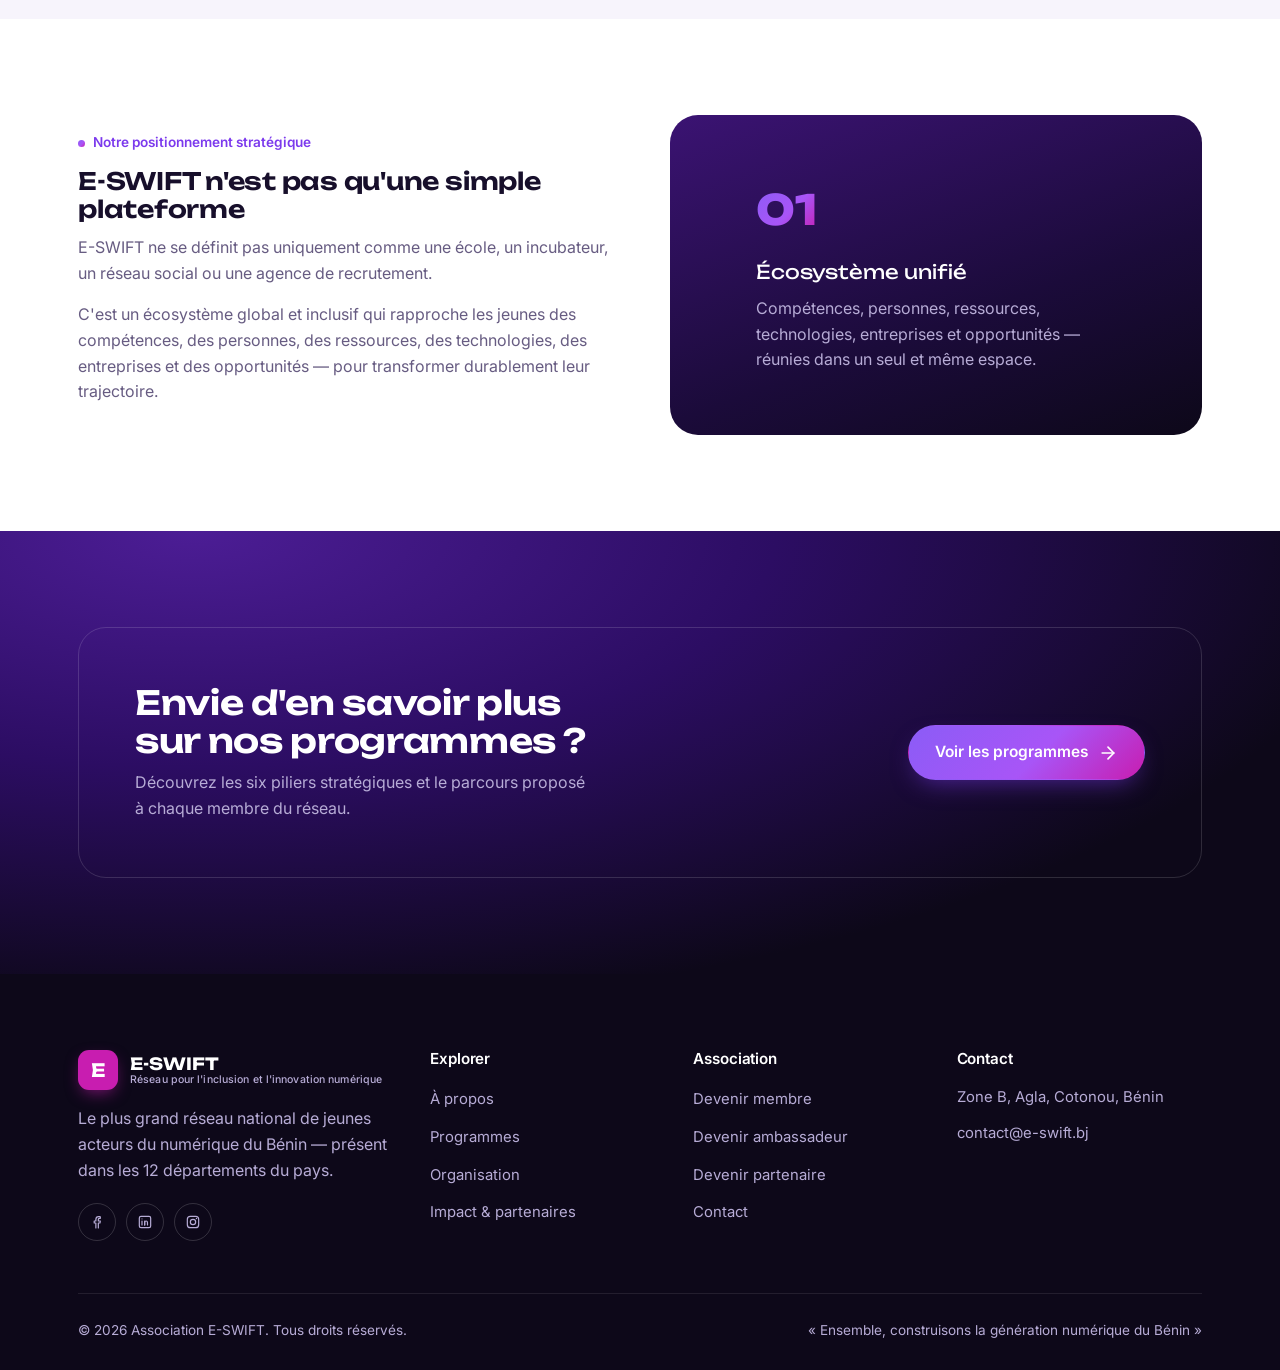
==== commit 0eb6adf3: "Retire E-SWIFT du texte sous le logo (garde uniquement Reseau pour l'inclusion et l'innovation numer" ====
--- a/a-propos/index.html
+++ b/a-propos/index.html
@@ -17,7 +17,7 @@
   <div class="container">
     <a href="/" class="brand" aria-label="Association E-SWIFT — accueil">
       <span class="brand-mark">E</span>
-      <span class="brand-word">E-SWIFT<span>ESWIFT, Réseau pour l'inclusion et l'innovation numérique</span></span>
+      <span class="brand-word">E-SWIFT<span>Réseau pour l'inclusion et l'innovation numérique</span></span>
     </a>
     <nav class="nav-desktop" aria-label="Navigation principale">
       <a href="/">Accueil</a>
@@ -172,7 +172,7 @@
       <div class="footer-brand">
         <div class="brand">
           <span class="brand-mark">E</span>
-          <span class="brand-word">E-SWIFT<span>ESWIFT, Réseau pour l'inclusion et l'innovation numérique</span></span>
+          <span class="brand-word">E-SWIFT<span>Réseau pour l'inclusion et l'innovation numérique</span></span>
         </div>
         <p>Le plus grand réseau national de jeunes acteurs du numérique du Bénin — présent dans les 12 départements du pays.</p>
         <div class="footer-social">
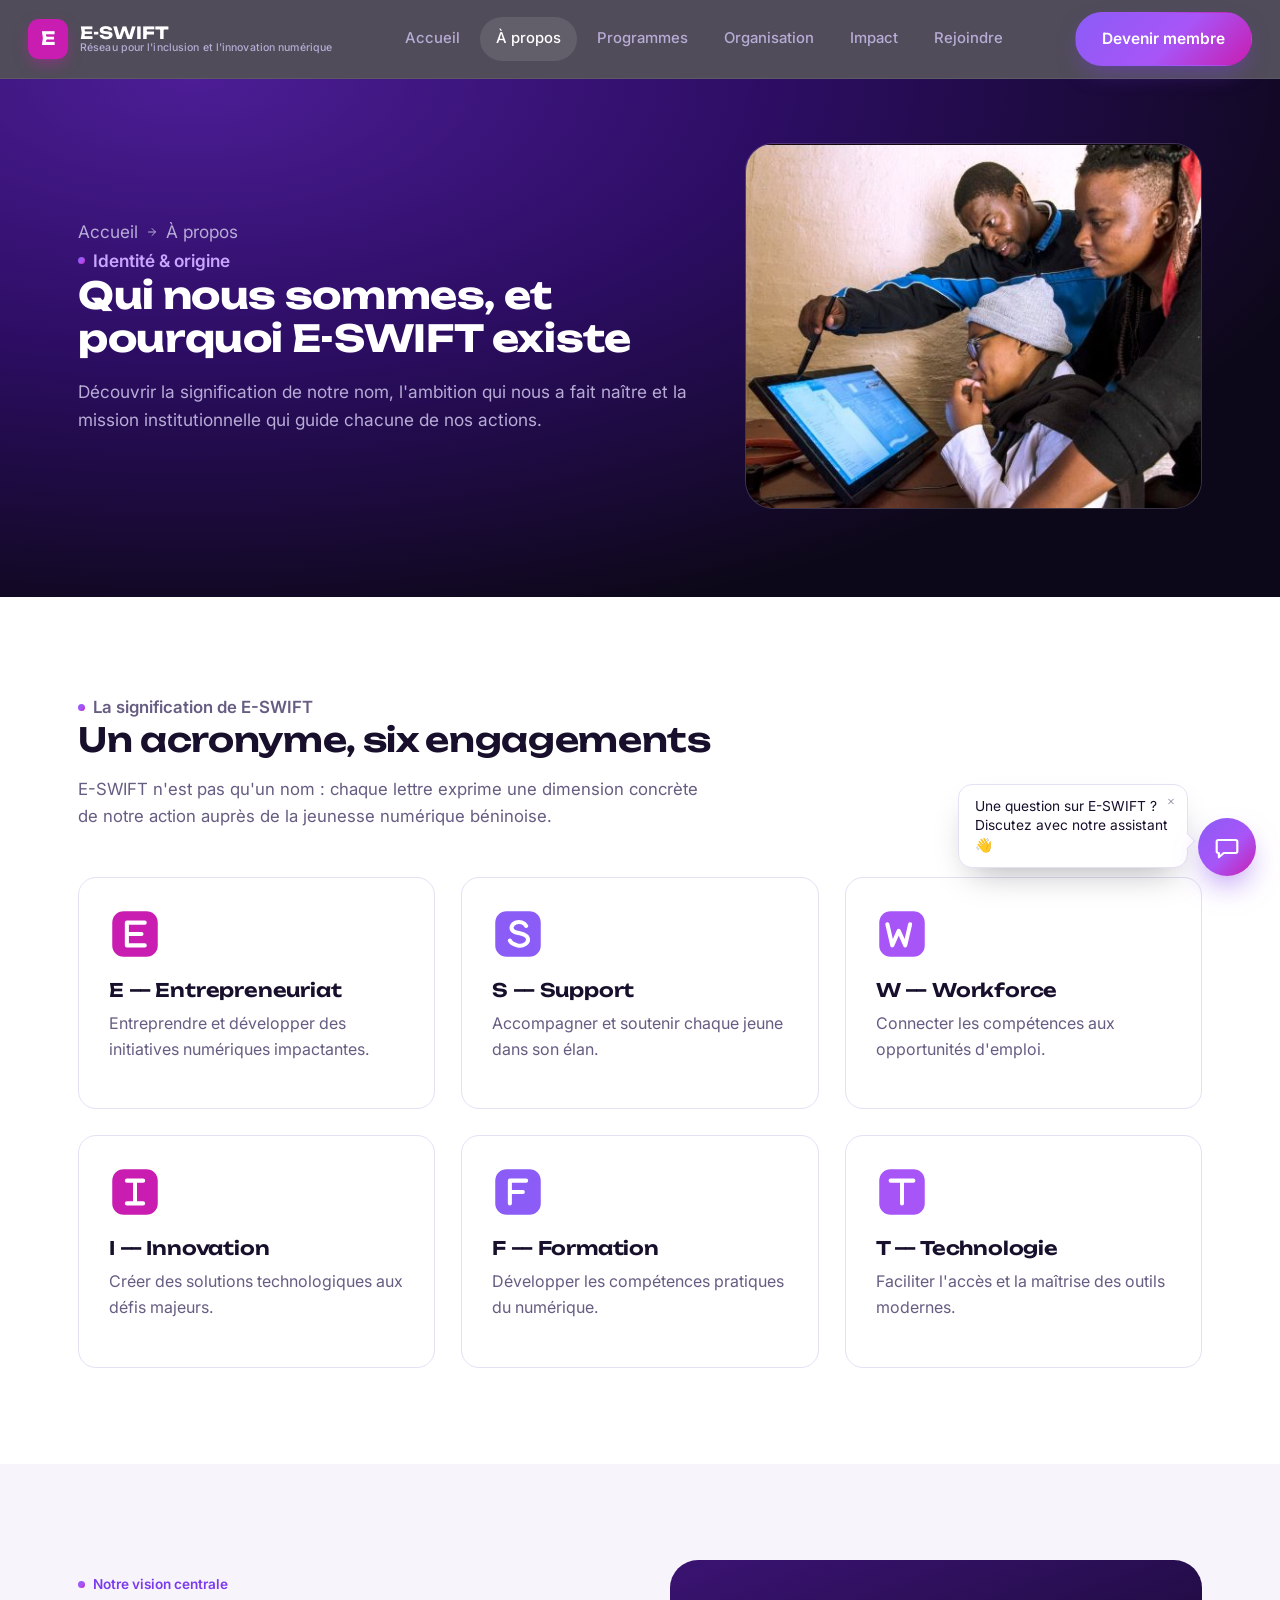
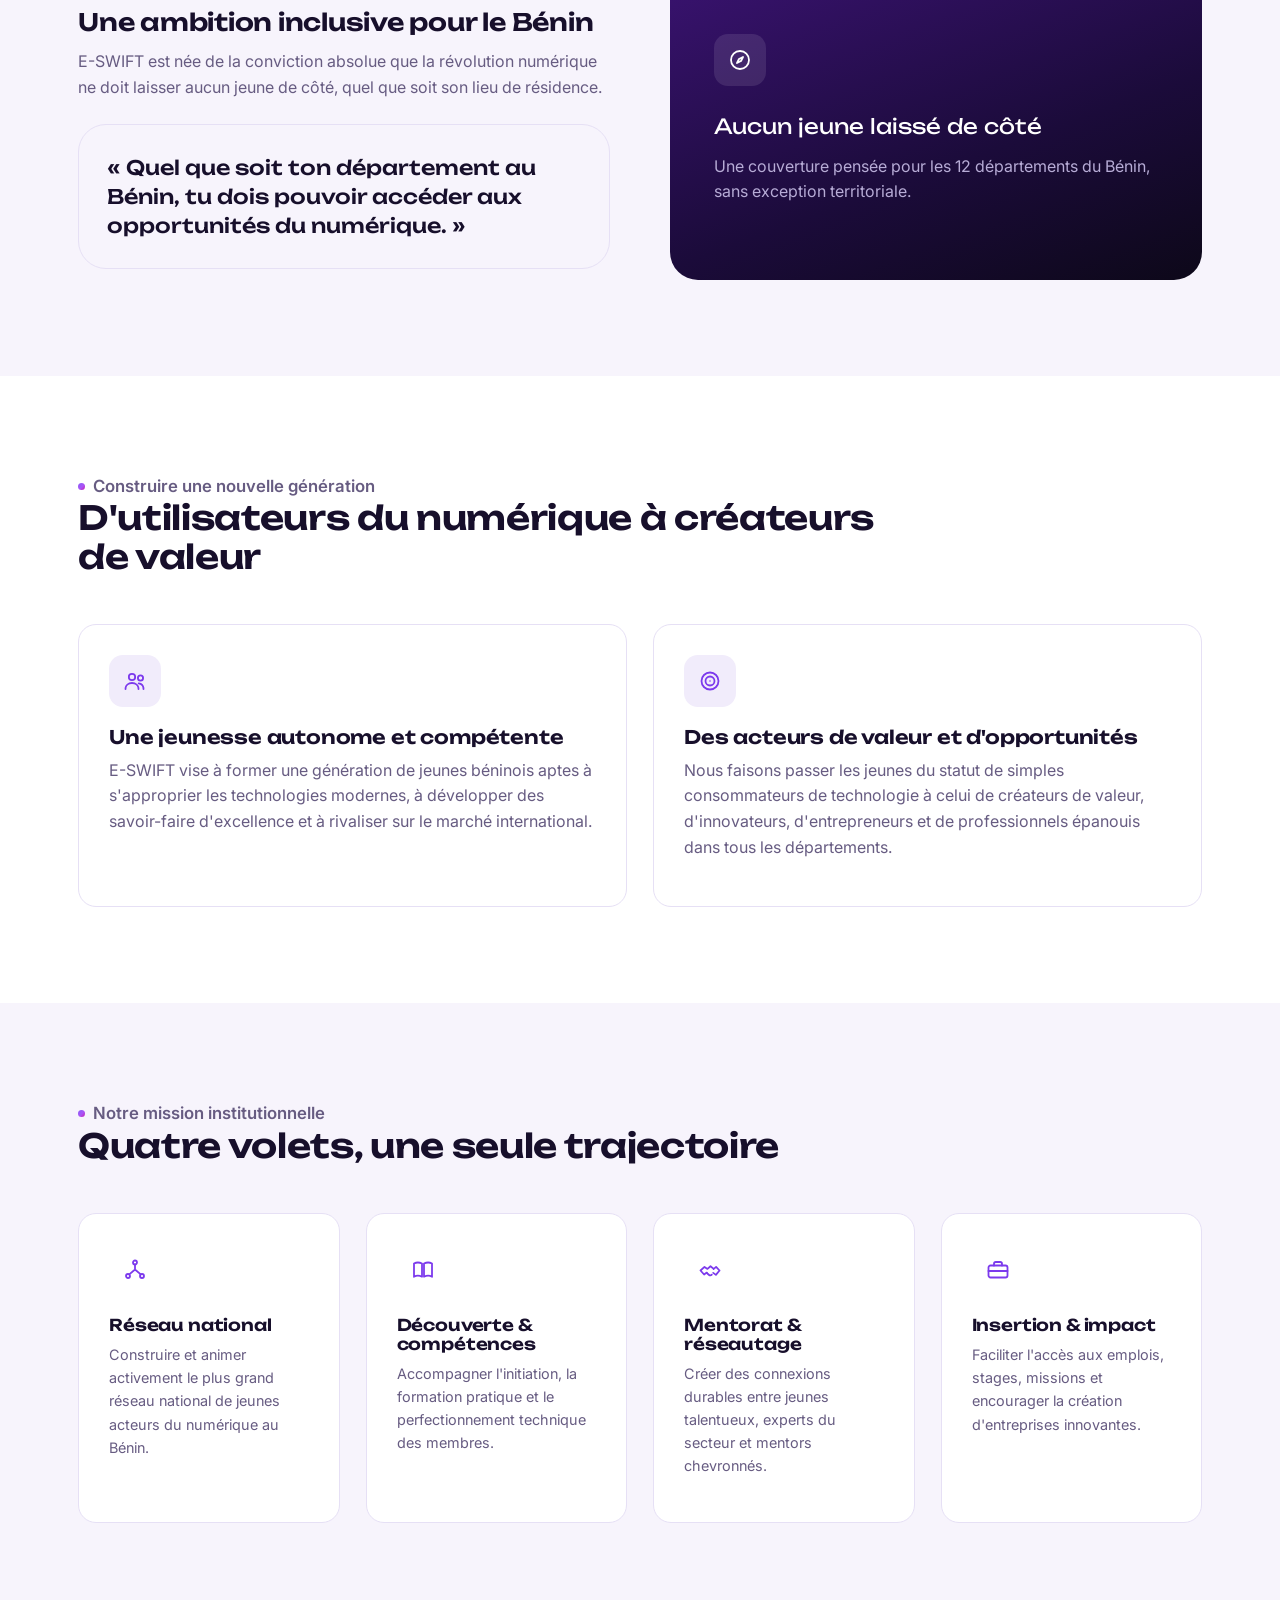
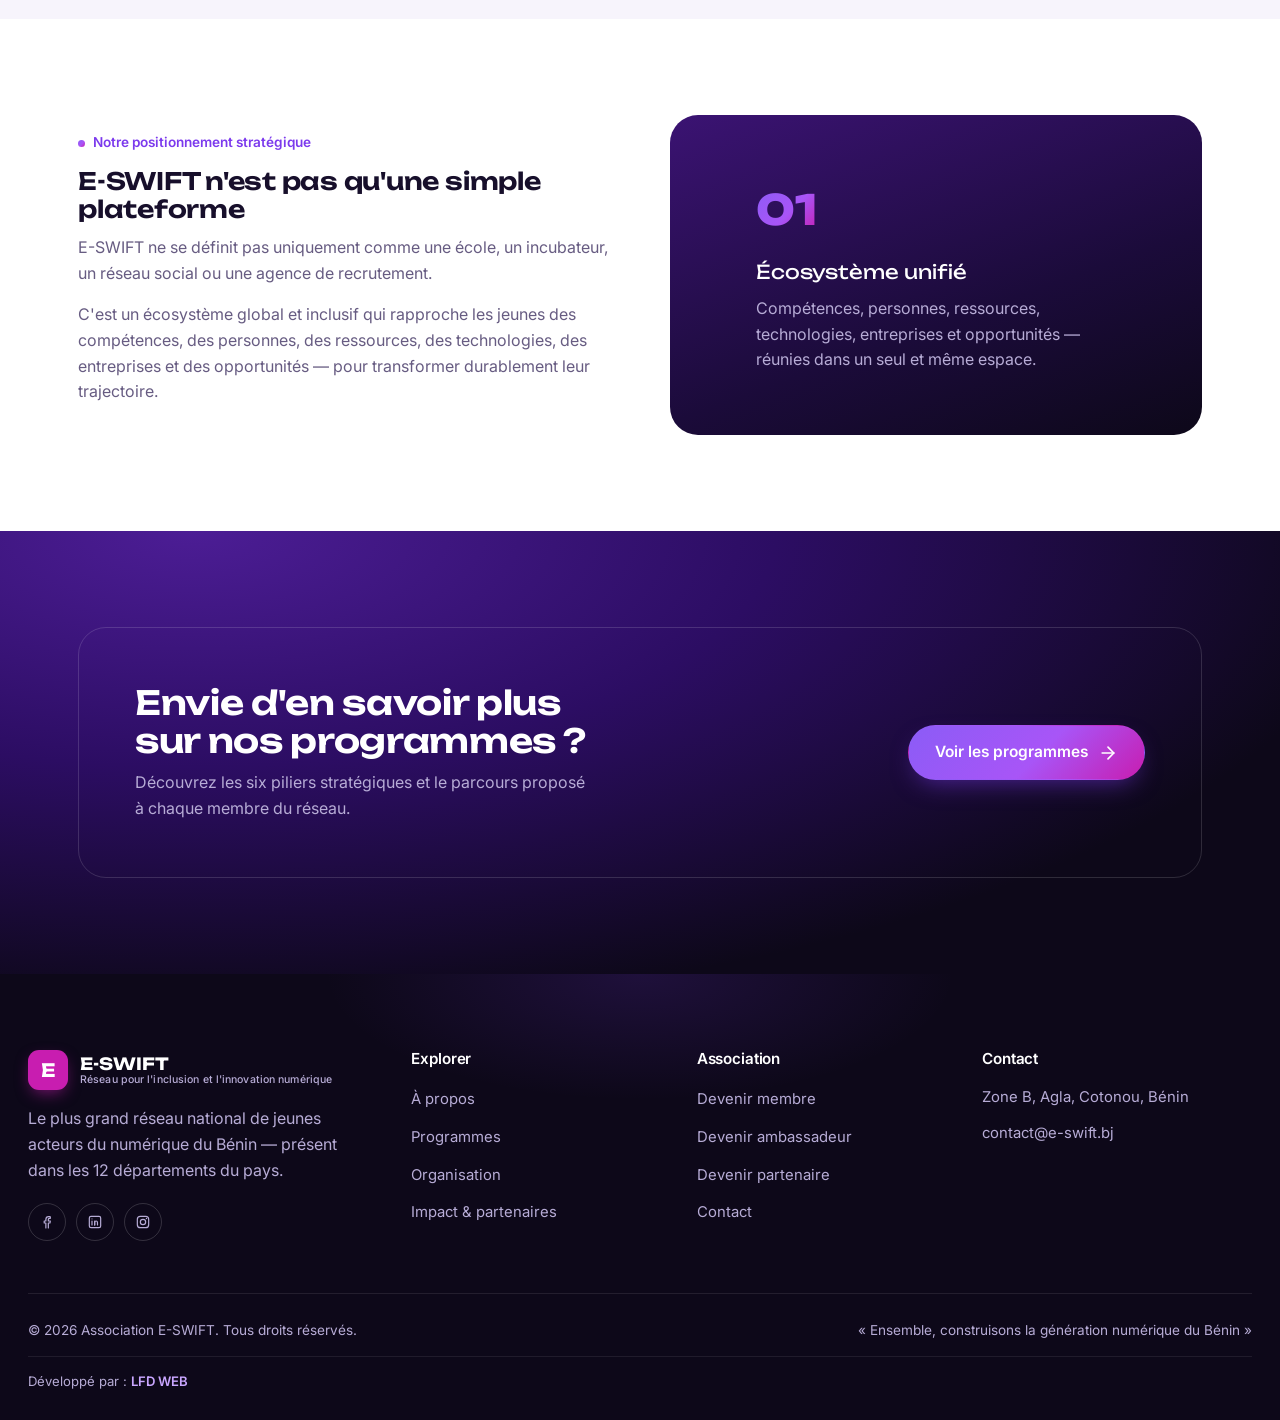
==== commit 08e3a5cb: "Masque le badge hero sur mobile, inverse ordre citation/copyright sur mobile, ajoute credit Developp" ====
--- a/a-propos/index.html
+++ b/a-propos/index.html
@@ -211,6 +211,9 @@
       <span>© <span data-year></span> Association E-SWIFT. Tous droits réservés.</span>
       <span>« Ensemble, construisons la génération numérique du Bénin »</span>
     </div>
+    <div class="footer-credit">
+      <span>Développé par : <a href="https://www.lfdweb.com/" target="_blank" rel="noopener">LFD WEB</a></span>
+    </div>
   </div>
 </footer>
 <div id="support-tooltip" class="support-tooltip">
--- a/assets/css/styles.css
+++ b/assets/css/styles.css
@@ -41,6 +41,7 @@
   --ease: cubic-bezier(.22,.61,.36,1);
 
   --container: 1180px;
+  --container-wide: 1440px;
 }
 
 *, *::before, *::after{ box-sizing: border-box; }
@@ -83,6 +84,15 @@
   max-width: var(--container);
   margin: 0 auto;
   padding: 0 28px;
+}
+/* Le header et le footer utilisent un conteneur plus large : leur contenu
+   (nav, colonnes) doit occuper l'espace sur les très grands écrans plutôt
+   que de laisser des bandes vides de part et d'autre. */
+.site-header .container, .site-footer .container{
+  max-width: var(--container-wide);
+}
+@media (min-width: 1800px){
+  :root{ --container: 1320px; --container-wide: 1680px; }
 }
 
 ::selection{ background: var(--purple); color: #fff; }
@@ -291,7 +301,19 @@
   background: var(--ink);
   color: var(--text-on-dark-muted);
   padding: 76px 0 28px;
-}
+  position: relative;
+  overflow: hidden;
+}
+.site-footer::before{
+  content: "";
+  position: absolute;
+  top: -180px; left: 50%;
+  transform: translateX(-50%);
+  width: 900px; height: 360px;
+  background: radial-gradient(closest-side, rgba(124,58,237,.16), transparent 70%);
+  pointer-events: none;
+}
+.site-footer .container{ position: relative; z-index: 1; }
 .footer-grid{
   display: grid;
   grid-template-columns: 1.4fr 1fr 1fr 1.1fr;
@@ -332,12 +354,23 @@
   padding-top: 26px;
   font-size: .85rem;
 }
+.footer-credit{
+  margin-top: 14px;
+  padding-top: 14px;
+  border-top: 1px solid rgba(255,255,255,.08);
+  font-size: .82rem;
+  color: var(--text-on-dark-muted);
+}
+.footer-credit a{ color: #C9A6FF; font-weight: 600; }
+.footer-credit a:hover{ color: #fff; }
 
 @media (max-width: 860px){
   .footer-grid{ grid-template-columns: 1fr 1fr; }
 }
 @media (max-width: 560px){
   .footer-grid{ grid-template-columns: 1fr; gap: 32px; }
+  /* Sur mobile, la citation doit apparaître au-dessus du copyright */
+  .footer-bottom{ flex-direction: column-reverse; align-items: flex-start; gap: 8px; }
 }
 
 /* =========================================================
@@ -384,6 +417,9 @@
   padding: 3px 11px;
   font-family:'Unbounded',sans-serif;
   font-size: .72rem;
+}
+@media (max-width: 620px){
+  .hero-kicker{ display: none; }
 }
 .hero h1{
   font-size: clamp(1.6rem, 2.3vw, 2.15rem);
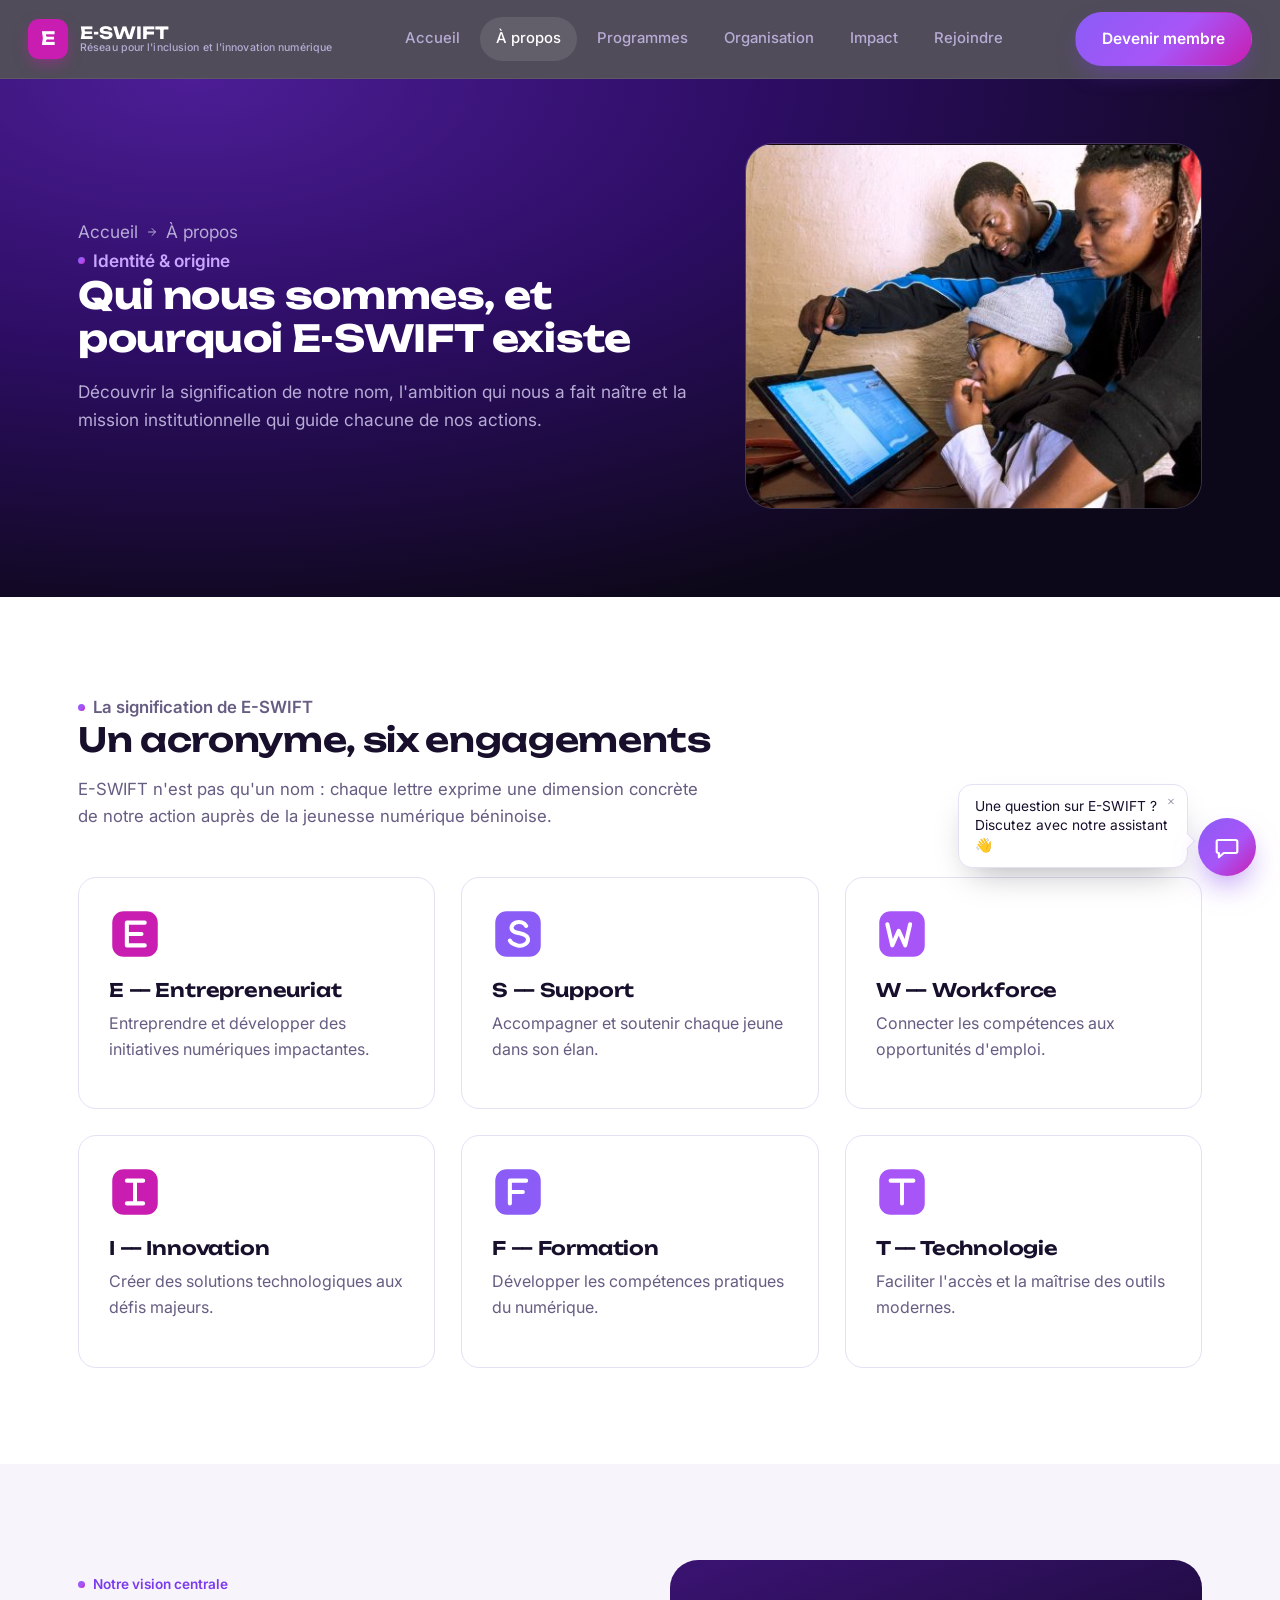
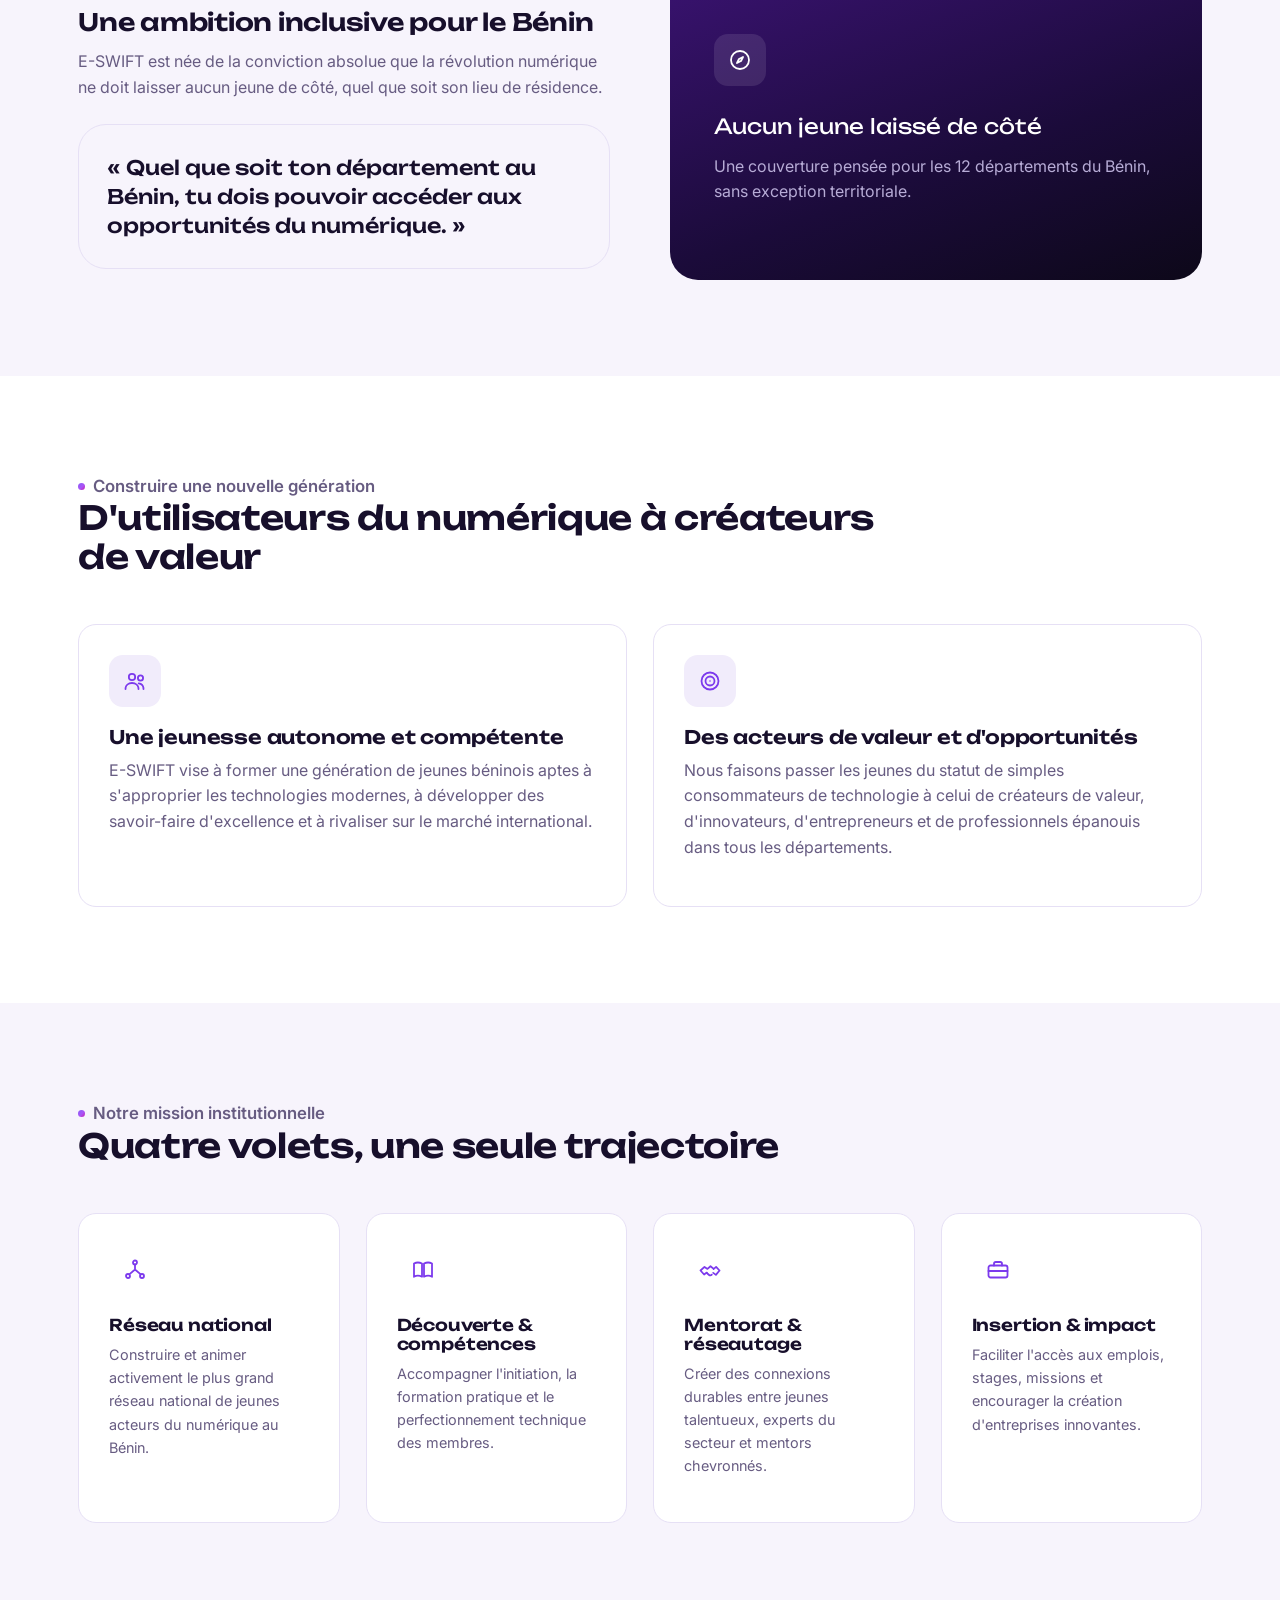
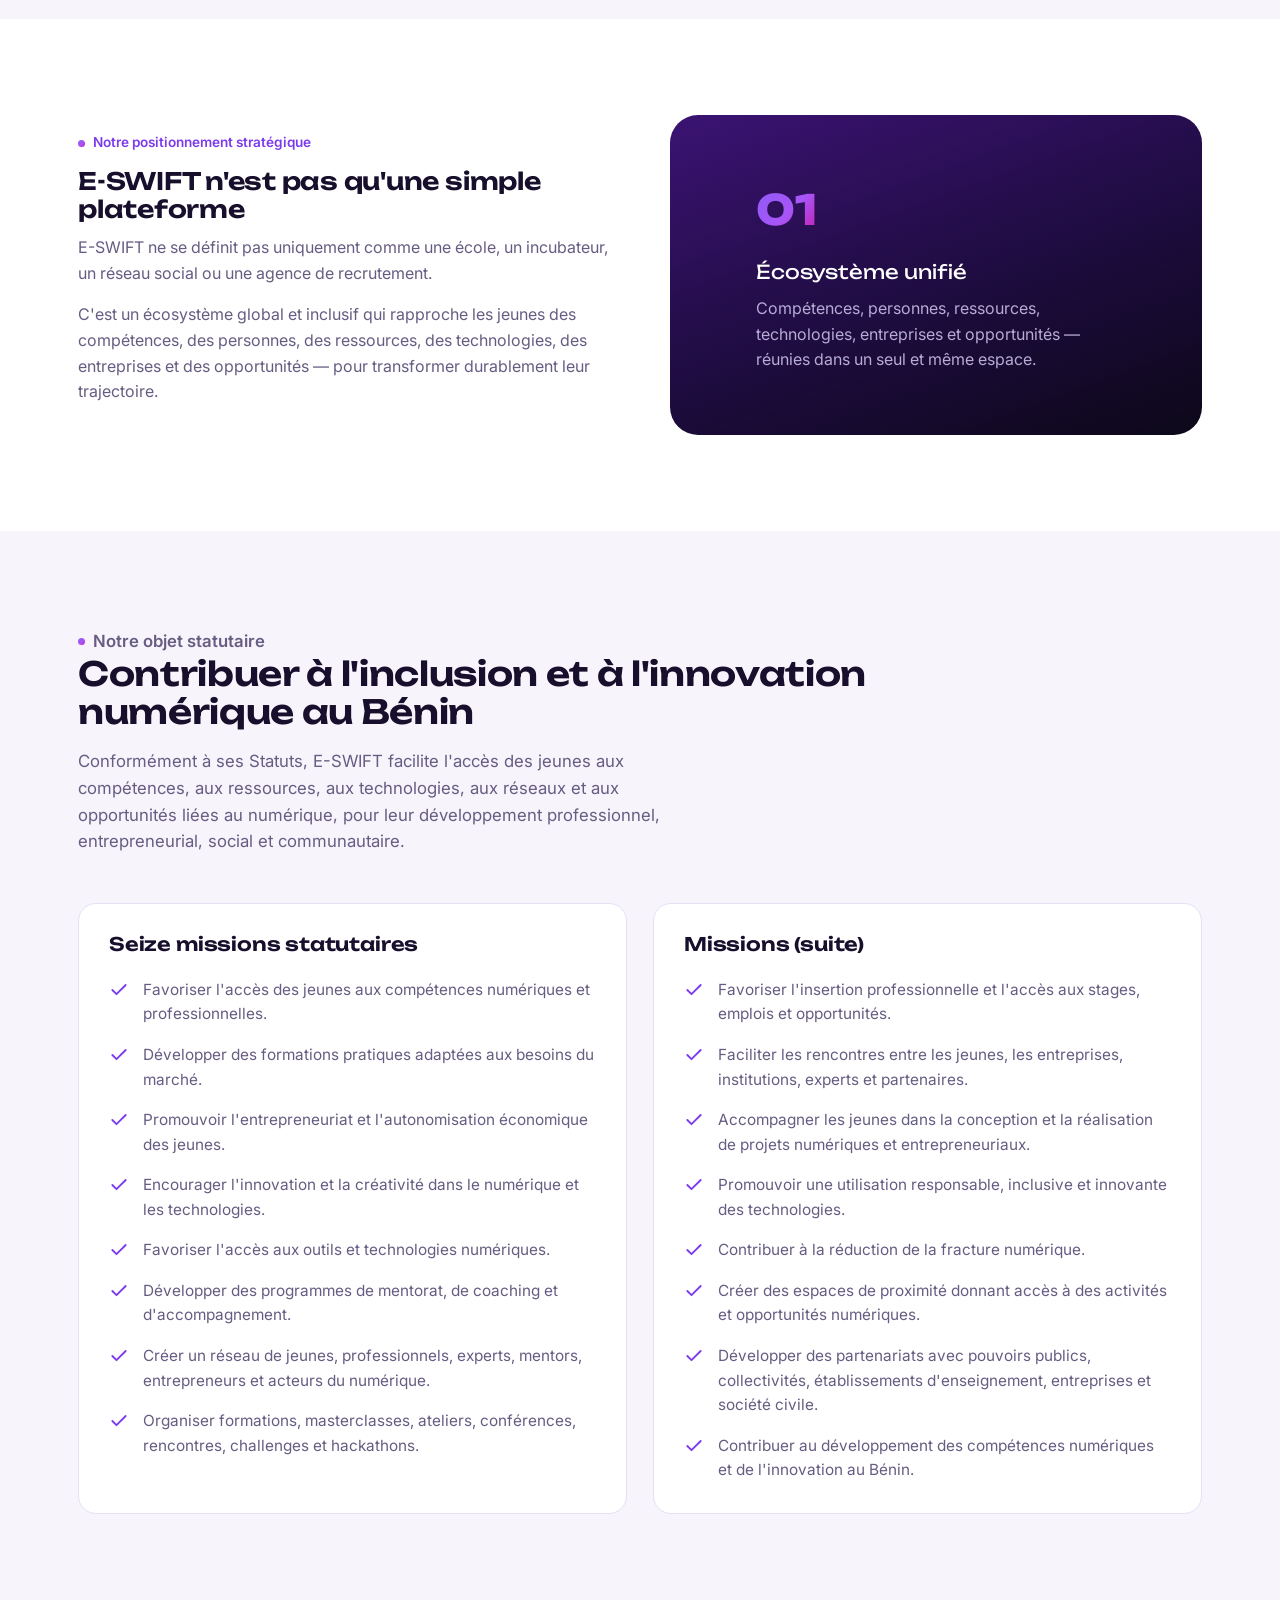
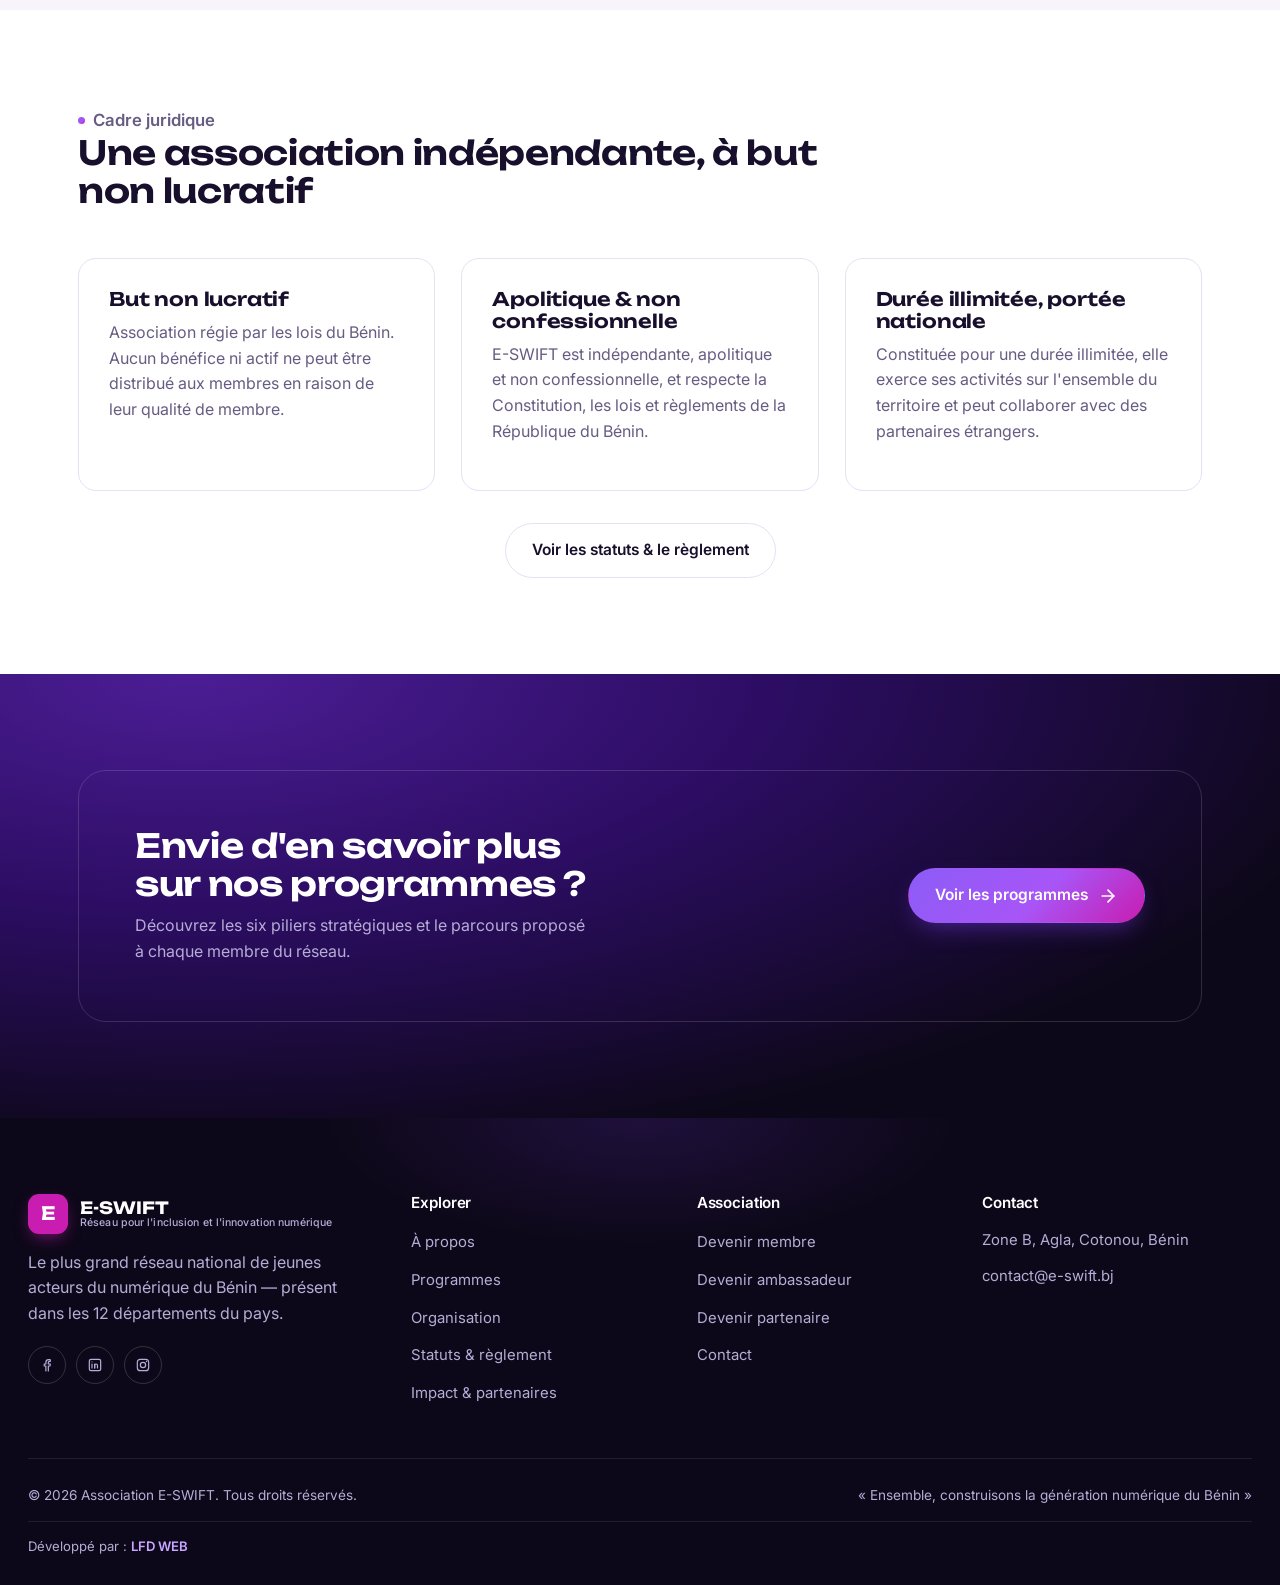
==== commit cad01740: "Met a jour le site avec les Statuts et le Reglement interieur: organisation (AG, 10 fonctions du Bur" ====
--- a/a-propos/index.html
+++ b/a-propos/index.html
@@ -45,7 +45,6 @@
   </nav>
 </header>
 <main id="main">
-
 <section class="page-hero">
   <div class="container">
     <div class="page-hero-grid"><div><p class="page-hero-crumb"><a href="/">Accueil</a> <svg viewBox="0 0 24 24" fill="none" stroke="currentColor" stroke-width="2" stroke-linecap="round" stroke-linejoin="round"><line x1="5" y1="12" x2="19" y2="12"/><polyline points="12 5 19 12 12 19"/></svg> <span>À propos</span></p>
@@ -151,6 +150,62 @@
   </div>
 </section>
 
+<section class="section-pad bg-tint">
+  <div class="container">
+    <div class="section-head reveal">
+      <p class="eyebrow">Notre objet statutaire</p>
+      <h2>Contribuer à l'inclusion et à l'innovation numérique au Bénin</h2>
+      <p>Conformément à ses Statuts, E-SWIFT facilite l'accès des jeunes aux compétences, aux ressources, aux technologies, aux réseaux et aux opportunités liées au numérique, pour leur développement professionnel, entrepreneurial, social et communautaire.</p>
+    </div>
+    <div class="grid grid-2">
+      <div class="card reveal"><h3>Seize missions statutaires</h3><ul class="feature-list">
+          <li><svg viewBox="0 0 24 24" fill="none" stroke="currentColor" stroke-width="2.2" stroke-linecap="round" stroke-linejoin="round"><polyline points="20 6 9 17 4 12"/></svg><span>Favoriser l'accès des jeunes aux compétences numériques et professionnelles.</span></li>
+          <li><svg viewBox="0 0 24 24" fill="none" stroke="currentColor" stroke-width="2.2" stroke-linecap="round" stroke-linejoin="round"><polyline points="20 6 9 17 4 12"/></svg><span>Développer des formations pratiques adaptées aux besoins du marché.</span></li>
+          <li><svg viewBox="0 0 24 24" fill="none" stroke="currentColor" stroke-width="2.2" stroke-linecap="round" stroke-linejoin="round"><polyline points="20 6 9 17 4 12"/></svg><span>Promouvoir l'entrepreneuriat et l'autonomisation économique des jeunes.</span></li>
+          <li><svg viewBox="0 0 24 24" fill="none" stroke="currentColor" stroke-width="2.2" stroke-linecap="round" stroke-linejoin="round"><polyline points="20 6 9 17 4 12"/></svg><span>Encourager l'innovation et la créativité dans le numérique et les technologies.</span></li>
+          <li><svg viewBox="0 0 24 24" fill="none" stroke="currentColor" stroke-width="2.2" stroke-linecap="round" stroke-linejoin="round"><polyline points="20 6 9 17 4 12"/></svg><span>Favoriser l'accès aux outils et technologies numériques.</span></li>
+          <li><svg viewBox="0 0 24 24" fill="none" stroke="currentColor" stroke-width="2.2" stroke-linecap="round" stroke-linejoin="round"><polyline points="20 6 9 17 4 12"/></svg><span>Développer des programmes de mentorat, de coaching et d'accompagnement.</span></li>
+          <li><svg viewBox="0 0 24 24" fill="none" stroke="currentColor" stroke-width="2.2" stroke-linecap="round" stroke-linejoin="round"><polyline points="20 6 9 17 4 12"/></svg><span>Créer un réseau de jeunes, professionnels, experts, mentors, entrepreneurs et acteurs du numérique.</span></li>
+          <li><svg viewBox="0 0 24 24" fill="none" stroke="currentColor" stroke-width="2.2" stroke-linecap="round" stroke-linejoin="round"><polyline points="20 6 9 17 4 12"/></svg><span>Organiser formations, masterclasses, ateliers, conférences, rencontres, challenges et hackathons.</span></li>
+        </ul></div>
+      <div class="card reveal"><h3>Missions (suite)</h3><ul class="feature-list">
+          <li><svg viewBox="0 0 24 24" fill="none" stroke="currentColor" stroke-width="2.2" stroke-linecap="round" stroke-linejoin="round"><polyline points="20 6 9 17 4 12"/></svg><span>Favoriser l'insertion professionnelle et l'accès aux stages, emplois et opportunités.</span></li>
+          <li><svg viewBox="0 0 24 24" fill="none" stroke="currentColor" stroke-width="2.2" stroke-linecap="round" stroke-linejoin="round"><polyline points="20 6 9 17 4 12"/></svg><span>Faciliter les rencontres entre les jeunes, les entreprises, institutions, experts et partenaires.</span></li>
+          <li><svg viewBox="0 0 24 24" fill="none" stroke="currentColor" stroke-width="2.2" stroke-linecap="round" stroke-linejoin="round"><polyline points="20 6 9 17 4 12"/></svg><span>Accompagner les jeunes dans la conception et la réalisation de projets numériques et entrepreneuriaux.</span></li>
+          <li><svg viewBox="0 0 24 24" fill="none" stroke="currentColor" stroke-width="2.2" stroke-linecap="round" stroke-linejoin="round"><polyline points="20 6 9 17 4 12"/></svg><span>Promouvoir une utilisation responsable, inclusive et innovante des technologies.</span></li>
+          <li><svg viewBox="0 0 24 24" fill="none" stroke="currentColor" stroke-width="2.2" stroke-linecap="round" stroke-linejoin="round"><polyline points="20 6 9 17 4 12"/></svg><span>Contribuer à la réduction de la fracture numérique.</span></li>
+          <li><svg viewBox="0 0 24 24" fill="none" stroke="currentColor" stroke-width="2.2" stroke-linecap="round" stroke-linejoin="round"><polyline points="20 6 9 17 4 12"/></svg><span>Créer des espaces de proximité donnant accès à des activités et opportunités numériques.</span></li>
+          <li><svg viewBox="0 0 24 24" fill="none" stroke="currentColor" stroke-width="2.2" stroke-linecap="round" stroke-linejoin="round"><polyline points="20 6 9 17 4 12"/></svg><span>Développer des partenariats avec pouvoirs publics, collectivités, établissements d'enseignement, entreprises et société civile.</span></li>
+          <li><svg viewBox="0 0 24 24" fill="none" stroke="currentColor" stroke-width="2.2" stroke-linecap="round" stroke-linejoin="round"><polyline points="20 6 9 17 4 12"/></svg><span>Contribuer au développement des compétences numériques et de l'innovation au Bénin.</span></li>
+        </ul></div>
+    </div>
+  </div>
+</section>
+
+<section class="section-pad">
+  <div class="container">
+    <div class="section-head reveal">
+      <p class="eyebrow">Cadre juridique</p>
+      <h2>Une association indépendante, à but non lucratif</h2>
+    </div>
+    <div class="grid grid-3">
+      <div class="card reveal">
+        <h3>But non lucratif</h3>
+        <p class="text-muted">Association régie par les lois du Bénin. Aucun bénéfice ni actif ne peut être distribué aux membres en raison de leur qualité de membre.</p>
+      </div>
+      <div class="card reveal">
+        <h3>Apolitique &amp; non confessionnelle</h3>
+        <p class="text-muted">E-SWIFT est indépendante, apolitique et non confessionnelle, et respecte la Constitution, les lois et règlements de la République du Bénin.</p>
+      </div>
+      <div class="card reveal">
+        <h3>Durée illimitée, portée nationale</h3>
+        <p class="text-muted">Constituée pour une durée illimitée, elle exerce ses activités sur l'ensemble du territoire et peut collaborer avec des partenaires étrangers.</p>
+      </div>
+    </div>
+    <div class="center reveal" style="margin-top:32px;"><a href="/statuts/" class="btn btn-ghost">Voir les statuts &amp; le règlement</a></div>
+  </div>
+</section>
+
 <section class="section-pad bg-dark">
   <div class="container">
     <div class="cta-band reveal" style="background:transparent; border:1px solid rgba(255,255,255,.14); padding:56px;">
@@ -164,7 +219,6 @@
     </div>
   </div>
 </section>
-
 </main>
 <footer class="site-footer">
   <div class="container">
@@ -187,6 +241,7 @@
           <li><a href="/a-propos/">À propos</a></li>
           <li><a href="/programmes/">Programmes</a></li>
           <li><a href="/organisation/">Organisation</a></li>
+          <li><a href="/statuts/">Statuts &amp; règlement</a></li>
           <li><a href="/impact/">Impact &amp; partenaires</a></li>
         </ul>
       </div>
--- a/assets/css/styles.css
+++ b/assets/css/styles.css
@@ -650,6 +650,10 @@
 }
 @media (max-width: 940px){ .steps{ grid-template-columns: 1fr 1fr; } }
 @media (max-width: 560px){ .steps{ grid-template-columns: 1fr; } }
+.steps.steps-5{ grid-template-columns: repeat(5, 1fr); }
+@media (max-width: 1100px){ .steps.steps-5{ grid-template-columns: repeat(3, 1fr); } }
+@media (max-width: 760px){ .steps.steps-5{ grid-template-columns: 1fr 1fr; } }
+@media (max-width: 560px){ .steps.steps-5{ grid-template-columns: 1fr; } }
 .step{
   position: relative;
   padding: 26px 22px 22px;
